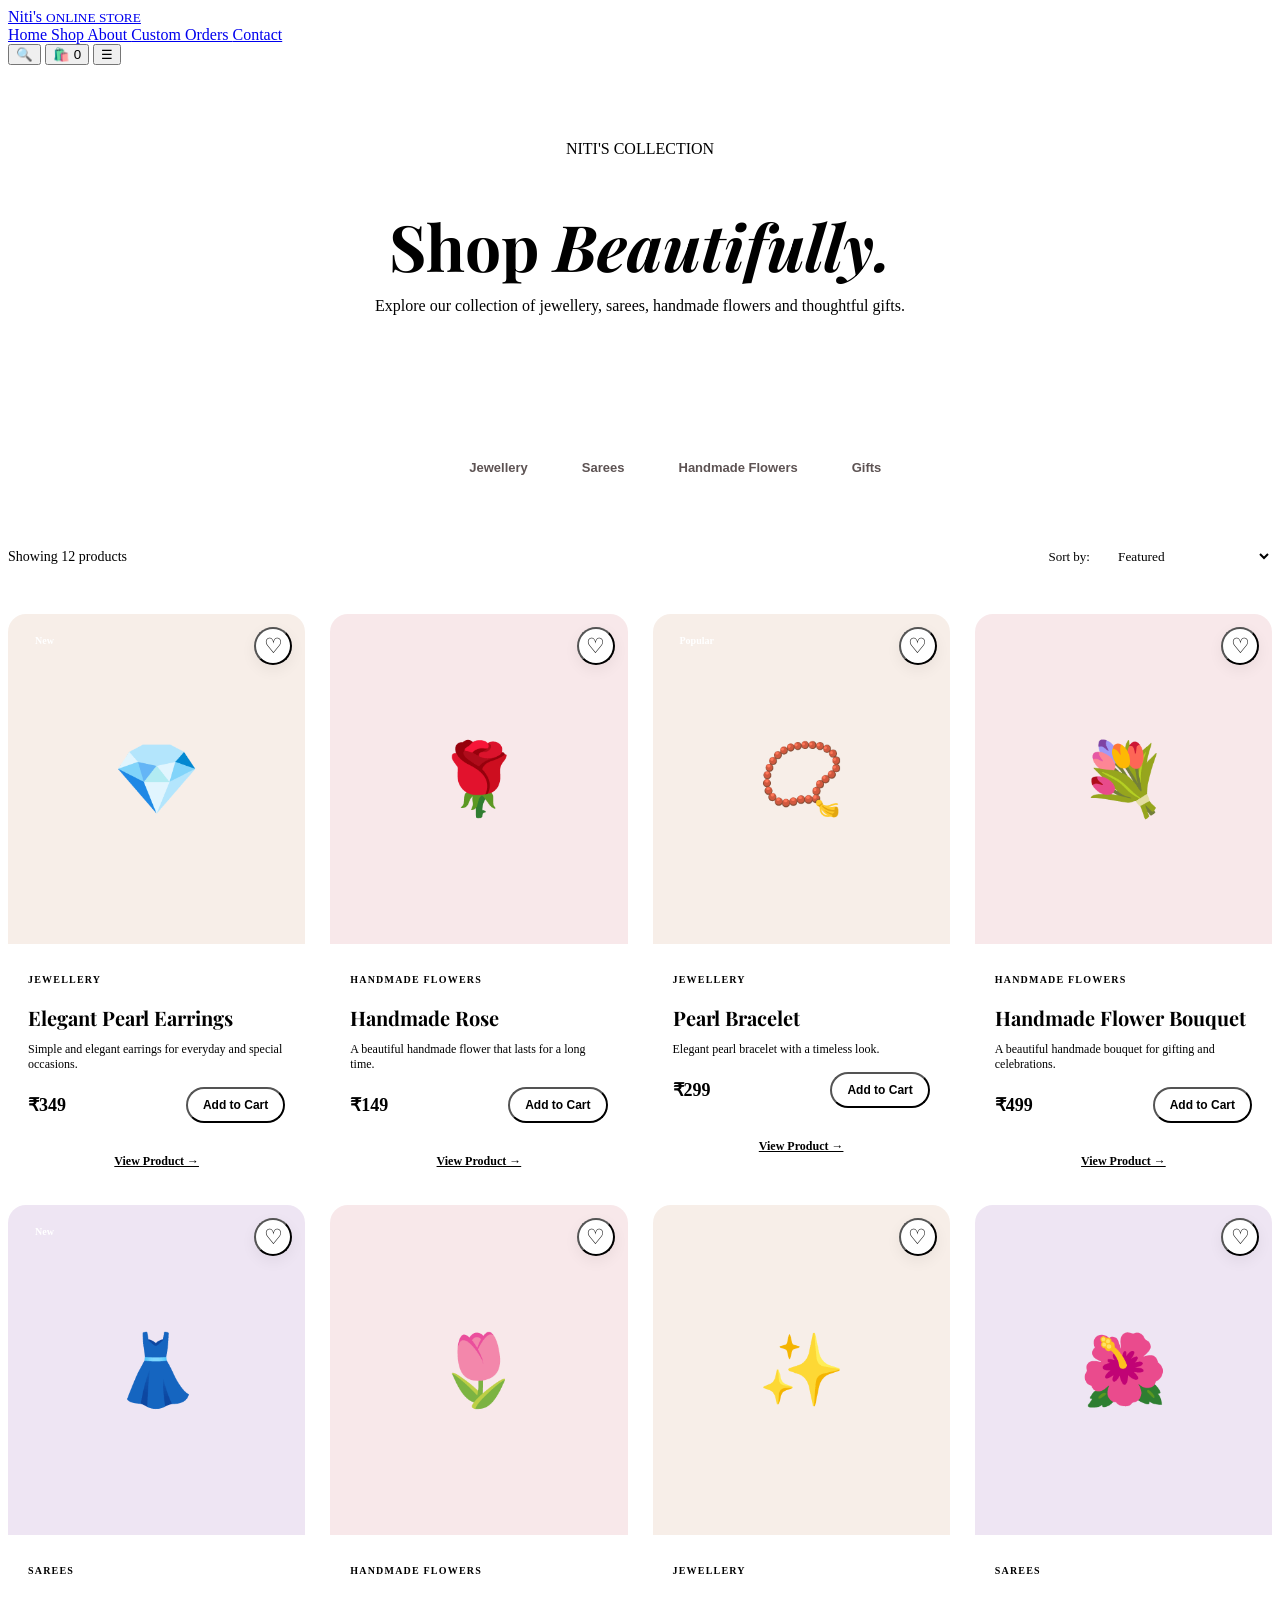
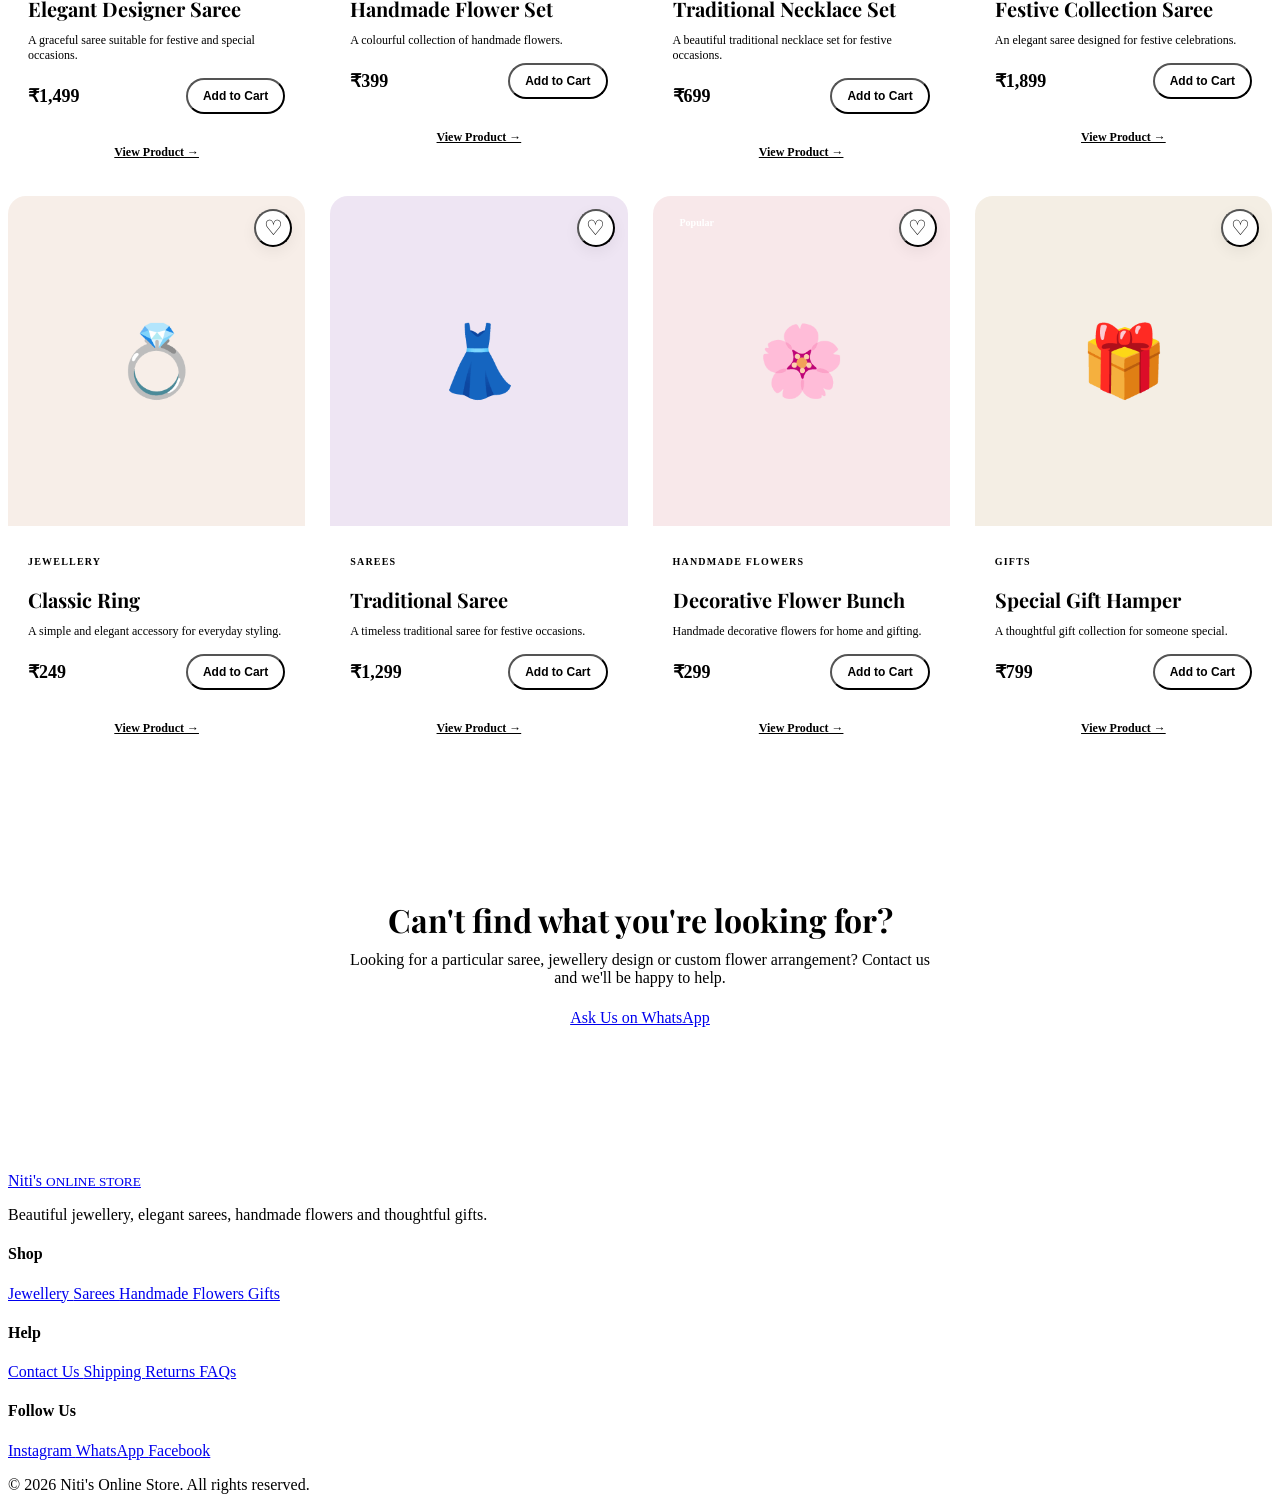
==== shop.html @ b0eab85a "Add files via upload" ====
<!DOCTYPE html>
<html lang="en">

<head>

    <meta charset="UTF-8">

    <meta name="viewport"
          content="width=device-width, initial-scale=1.0">

    <title>Shop | Niti's Online Store</title>

    <meta name="description"
          content="Shop beautiful jewellery, sarees, handmade flowers and gifts at Niti's Online Store.">

    <link rel="stylesheet"
          href="style.css">

    <link rel="preconnect"
          href="https://fonts.googleapis.com">

    <link rel="preconnect"
          href="https://fonts.gstatic.com"
          crossorigin>

    <link href="https://fonts.googleapis.com/css2?family=DM+Sans:wght@400;500;600;700&family=Playfair+Display:wght@500;600;700&display=swap"
          rel="stylesheet">

    <style>

        /* =========================================
           SHOP PAGE
        ========================================= */

        .shop-hero {
            padding: 75px 0 65px;
            background:
                radial-gradient(
                    circle at 80% 20%,
                    #f7e3df 0,
                    transparent 30%
                ),
                var(--cream);
            text-align: center;
        }

        .shop-hero h1 {
            font-family: "Playfair Display", serif;
            font-size: clamp(45px, 5vw, 65px);
            line-height: 1.1;
            margin-bottom: 15px;
        }

        .shop-hero h1 span {
            color: var(--primary);
            font-style: italic;
        }

        .shop-hero p {
            max-width: 600px;
            margin: auto;
            color: var(--text-light);
        }


        /* =========================================
           SHOP SECTION
        ========================================= */

        .shop-section {
            padding: 70px 0 100px;
            background: white;
        }


        /* =========================================
           SHOP TOP BAR
        ========================================= */

        .shop-topbar {
            display: flex;
            justify-content: space-between;
            align-items: center;
            gap: 20px;
            margin-bottom: 35px;
        }

        .product-count {
            color: var(--text-light);
            font-size: 14px;
        }

        .sort-box {
            display: flex;
            align-items: center;
            gap: 10px;
        }

        .sort-box label {
            font-size: 13px;
            color: var(--text-light);
        }

        .sort-box select {
            padding: 10px 35px 10px 14px;
            border: 1px solid var(--border);
            border-radius: 25px;
            background: white;
            color: var(--dark);
            font-family: inherit;
            cursor: pointer;
            outline: none;
        }


        /* =========================================
           CATEGORY FILTERS
        ========================================= */

        .category-filters {
            display: flex;
            justify-content: center;
            gap: 10px;
            flex-wrap: wrap;
            margin-bottom: 50px;
        }

        .filter-btn {
            padding: 10px 22px;
            border-radius: 30px;
            background: var(--cream);
            border: 1px solid var(--border);
            color: #5d5353;
            font-size: 13px;
            font-weight: 600;
            transition: 0.25s ease;
        }

        .filter-btn:hover,
        .filter-btn.active {
            background: var(--primary);
            color: white;
            border-color: var(--primary);
        }


        /* =========================================
           SHOP PRODUCT GRID
        ========================================= */

        .shop-product-grid {
            display: grid;
            grid-template-columns: repeat(4, 1fr);
            gap: 25px;
        }

        .shop-product-card {
            background: white;
            border: 1px solid var(--border);
            border-radius: 18px;
            overflow: hidden;
            transition: 0.3s ease;
        }

        .shop-product-card:hover {
            transform: translateY(-6px);
            box-shadow:
                0 20px 45px
                rgba(80, 40, 40, 0.09);
        }


        /* =========================================
           PRODUCT IMAGE
        ========================================= */

        .shop-product-image {
            height: 330px;
            background: #f5e8e4;
            position: relative;

            display: flex;
            align-items: center;
            justify-content: center;

            font-size: 70px;
        }

        .shop-product-image.saree {
            background: #eee5f3;
        }

        .shop-product-image.jewellery {
            background: #f7eee8;
        }

        .shop-product-image.flowers {
            background: #f8e8ea;
        }

        .shop-product-image.gift {
            background: #f4eee4;
        }

        .shop-product-badge {
            position: absolute;
            top: 15px;
            left: 15px;

            background: var(--primary);
            color: white;

            padding: 6px 12px;

            border-radius: 20px;

            font-size: 10px;
            font-weight: 600;
        }

        .shop-wishlist {
            position: absolute;
            top: 13px;
            right: 13px;

            width: 38px;
            height: 38px;

            border-radius: 50%;

            background: white;

            color: var(--primary);

            font-size: 21px;

            box-shadow:
                0 5px 15px
                rgba(0, 0, 0, 0.06);
        }


        /* =========================================
           PRODUCT INFORMATION
        ========================================= */

        .shop-product-info {
            padding: 20px;
        }

        .shop-product-category {
            color: var(--primary);

            font-size: 10px;

            font-weight: 700;

            letter-spacing: 1.2px;

            text-transform: uppercase;

            margin-bottom: 6px;
        }

        .shop-product-info h3 {
            font-family: "Playfair Display", serif;

            font-size: 20px;

            line-height: 1.25;

            margin-bottom: 8px;
        }

        .shop-product-description {
            color: var(--text-light);

            font-size: 12px;

            margin-bottom: 15px;
        }

        .shop-product-bottom {
            display: flex;

            align-items: center;

            justify-content: space-between;

            gap: 10px;
        }

        .shop-product-price {
            font-size: 18px;

            font-weight: 700;
        }

        .shop-add-cart {
            padding: 9px 15px;

            border-radius: 25px;

            background: var(--soft-pink);

            color: var(--primary-dark);

            font-size: 12px;

            font-weight: 700;

            transition: 0.2s;
        }

        .shop-add-cart:hover {
            background: var(--primary);

            color: white;
        }


        /* =========================================
           VIEW PRODUCT BUTTON
        ========================================= */

        .view-product {
            display: block;

            text-align: center;

            border-top: 1px solid var(--border);

            padding: 11px;

            color: var(--primary);

            font-size: 12px;

            font-weight: 600;

            transition: 0.2s;
        }

        .view-product:hover {
            background: var(--light-pink);
        }


        /* =========================================
           WHATSAPP CTA
        ========================================= */

        .shop-whatsapp {
            margin-top: 80px;

            padding: 45px;

            border-radius: 25px;

            background: var(--light-pink);

            text-align: center;
        }

        .shop-whatsapp h2 {
            font-family: "Playfair Display", serif;

            font-size: 32px;

            margin-bottom: 10px;
        }

        .shop-whatsapp p {
            color: var(--text-light);

            max-width: 600px;

            margin: 0 auto 22px;
        }


        /* =========================================
           TABLET
        ========================================= */

        @media (max-width: 1000px) {

            .shop-product-grid {
                grid-template-columns: repeat(2, 1fr);
            }

        }


        /* =========================================
           MOBILE
        ========================================= */

        @media (max-width: 760px) {

            .shop-hero {
                padding: 55px 0;
            }

            .shop-section {
                padding: 55px 0 75px;
            }

            .shop-topbar {
                flex-direction: column;
                align-items: stretch;
            }

            .sort-box {
                justify-content: space-between;
            }

            .sort-box select {
                flex: 1;
            }

            .shop-product-grid {
                grid-template-columns: 1fr 1fr;
                gap: 14px;
            }

            .shop-product-image {
                height: 240px;
                font-size: 55px;
            }

            .shop-product-info {
                padding: 14px;
            }

            .shop-product-info h3 {
                font-size: 17px;
            }

            .shop-product-description {
                display: none;
            }

            .shop-product-bottom {
                align-items: flex-start;
                flex-direction: column;
            }

            .shop-add-cart {
                width: 100%;
            }

            .shop-whatsapp {
                padding: 35px 20px;
            }

        }


        /* =========================================
           SMALL MOBILE
        ========================================= */

        @media (max-width: 450px) {

            .shop-product-grid {
                grid-template-columns: 1fr;
            }

            .shop-product-image {
                height: 300px;
            }

            .shop-product-bottom {
                flex-direction: row;
                align-items: center;
            }

            .shop-add-cart {
                width: auto;
            }

        }

    </style>

</head>


<body>


    <!-- =========================================
         HEADER
    ========================================= -->

    <header class="header">

        <div class="container nav">

            <a href="index.html" class="logo">

                <span>
                    Niti's
                </span>

                <small>
                    ONLINE STORE
                </small>

            </a>


            <nav class="nav-links">

                <a href="index.html">
                    Home
                </a>

                <a href="shop.html">
                    Shop
                </a>

                <a href="index.html#about">
                    About
                </a>

                <a href="index.html#custom">
                    Custom Orders
                </a>

                <a href="index.html#contact">
                    Contact
                </a>

            </nav>


            <div class="nav-actions">

                <button
                    class="icon-btn"
                    aria-label="Search">

                    🔍

                </button>


                <button
                    class="icon-btn"
                    aria-label="Shopping Cart">

                    🛍️

                    <span class="cart-count">
                        0
                    </span>

                </button>


                <button
                    class="menu-btn"
                    aria-label="Menu">

                    ☰

                </button>

            </div>

        </div>

    </header>



    <!-- =========================================
         SHOP HERO
    ========================================= -->

    <section class="shop-hero">

        <div class="container">

            <p class="eyebrow">
                NITI'S COLLECTION
            </p>

            <h1>
                Shop <span>Beautifully.</span>
            </h1>

            <p>
                Explore our collection of jewellery,
                sarees, handmade flowers and thoughtful gifts.
            </p>

        </div>

    </section>



    <!-- =========================================
         SHOP
    ========================================= -->

    <main class="shop-section">

        <div class="container">


            <!-- CATEGORY FILTERS -->

            <div class="category-filters">

                <button class="filter-btn active">
                    All
                </button>

                <button class="filter-btn">
                    Jewellery
                </button>

                <button class="filter-btn">
                    Sarees
                </button>

                <button class="filter-btn">
                    Handmade Flowers
                </button>

                <button class="filter-btn">
                    Gifts
                </button>

            </div>


            <!-- TOP BAR -->

            <div class="shop-topbar">

                <p class="product-count">
                    Showing 12 products
                </p>


                <div class="sort-box">

                    <label for="sort">
                        Sort by:
                    </label>

                    <select id="sort">

                        <option>
                            Featured
                        </option>

                        <option>
                            Price: Low to High
                        </option>

                        <option>
                            Price: High to Low
                        </option>

                        <option>
                            Newest
                        </option>

                    </select>

                </div>

            </div>



            <!-- =========================================
                 PRODUCTS
            ========================================= -->

            <div class="shop-product-grid">


                <!-- PRODUCT 1 -->

                <article class="shop-product-card">

                    <div class="shop-product-image jewellery">

                        <span>
                            💎
                        </span>

                        <span class="shop-product-badge">
                            New
                        </span>

                        <button class="shop-wishlist">
                            ♡
                        </button>

                    </div>

                    <div class="shop-product-info">

                        <p class="shop-product-category">
                            Jewellery
                        </p>

                        <h3>
                            Elegant Pearl Earrings
                        </h3>

                        <p class="shop-product-description">
                            Simple and elegant earrings
                            for everyday and special occasions.
                        </p>

                        <div class="shop-product-bottom">

                            <strong class="shop-product-price">
                                ₹349
                            </strong>

                            <button class="shop-add-cart">
                                Add to Cart
                            </button>

                        </div>

                    </div>

                    <a href="#" class="view-product">
                        View Product →
                    </a>

                </article>



                <!-- PRODUCT 2 -->

                <article class="shop-product-card">

                    <div class="shop-product-image flowers">

                        <span>
                            🌹
                        </span>

                        <button class="shop-wishlist">
                            ♡
                        </button>

                    </div>

                    <div class="shop-product-info">

                        <p class="shop-product-category">
                            Handmade Flowers
                        </p>

                        <h3>
                            Handmade Rose
                        </h3>

                        <p class="shop-product-description">
                            A beautiful handmade flower
                            that lasts for a long time.
                        </p>

                        <div class="shop-product-bottom">

                            <strong class="shop-product-price">
                                ₹149
                            </strong>

                            <button class="shop-add-cart">
                                Add to Cart
                            </button>

                        </div>

                    </div>

                    <a href="#" class="view-product">
                        View Product →
                    </a>

                </article>



                <!-- PRODUCT 3 -->

                <article class="shop-product-card">

                    <div class="shop-product-image jewellery">

                        <span>
                            📿
                        </span>

                        <span class="shop-product-badge">
                            Popular
                        </span>

                        <button class="shop-wishlist">
                            ♡
                        </button>

                    </div>

                    <div class="shop-product-info">

                        <p class="shop-product-category">
                            Jewellery
                        </p>

                        <h3>
                            Pearl Bracelet
                        </h3>

                        <p class="shop-product-description">
                            Elegant pearl bracelet
                            with a timeless look.
                        </p>

                        <div class="shop-product-bottom">

                            <strong class="shop-product-price">
                                ₹299
                            </strong>

                            <button class="shop-add-cart">
                                Add to Cart
                            </button>

                        </div>

                    </div>

                    <a href="#" class="view-product">
                        View Product →
                    </a>

                </article>



                <!-- PRODUCT 4 -->

                <article class="shop-product-card">

                    <div class="shop-product-image flowers">

                        <span>
                            💐
                        </span>

                        <button class="shop-wishlist">
                            ♡
                        </button>

                    </div>

                    <div class="shop-product-info">

                        <p class="shop-product-category">
                            Handmade Flowers
                        </p>

                        <h3>
                            Handmade Flower Bouquet
                        </h3>

                        <p class="shop-product-description">
                            A beautiful handmade bouquet
                            for gifting and celebrations.
                        </p>

                        <div class="shop-product-bottom">

                            <strong class="shop-product-price">
                                ₹499
                            </strong>

                            <button class="shop-add-cart">
                                Add to Cart
                            </button>

                        </div>

                    </div>

                    <a href="#" class="view-product">
                        View Product →
                    </a>

                </article>



                <!-- PRODUCT 5 -->

                <article class="shop-product-card">

                    <div class="shop-product-image saree">

                        <span>
                            👗
                        </span>

                        <span class="shop-product-badge">
                            New
                        </span>

                        <button class="shop-wishlist">
                            ♡
                        </button>

                    </div>

                    <div class="shop-product-info">

                        <p class="shop-product-category">
                            Sarees
                        </p>

                        <h3>
                            Elegant Designer Saree
                        </h3>

                        <p class="shop-product-description">
                            A graceful saree suitable for
                            festive and special occasions.
                        </p>

                        <div class="shop-product-bottom">

                            <strong class="shop-product-price">
                                ₹1,499
                            </strong>

                            <button class="shop-add-cart">
                                Add to Cart
                            </button>

                        </div>

                    </div>

                    <a href="#" class="view-product">
                        View Product →
                    </a>

                </article>



                <!-- PRODUCT 6 -->

                <article class="shop-product-card">

                    <div class="shop-product-image flowers">

                        <span>
                            🌷
                        </span>

                        <button class="shop-wishlist">
                            ♡
                        </button>

                    </div>

                    <div class="shop-product-info">

                        <p class="shop-product-category">
                            Handmade Flowers
                        </p>

                        <h3>
                            Handmade Flower Set
                        </h3>

                        <p class="shop-product-description">
                            A colourful collection of
                            handmade flowers.
                        </p>

                        <div class="shop-product-bottom">

                            <strong class="shop-product-price">
                                ₹399
                            </strong>

                            <button class="shop-add-cart">
                                Add to Cart
                            </button>

                        </div>

                    </div>

                    <a href="#" class="view-product">
                        View Product →
                    </a>

                </article>



                <!-- PRODUCT 7 -->

                <article class="shop-product-card">

                    <div class="shop-product-image jewellery">

                        <span>
                            ✨
                        </span>

                        <button class="shop-wishlist">
                            ♡
                        </button>

                    </div>

                    <div class="shop-product-info">

                        <p class="shop-product-category">
                            Jewellery
                        </p>

                        <h3>
                            Traditional Necklace Set
                        </h3>

                        <p class="shop-product-description">
                            A beautiful traditional necklace
                            set for festive occasions.
                        </p>

                        <div class="shop-product-bottom">

                            <strong class="shop-product-price">
                                ₹699
                            </strong>

                            <button class="shop-add-cart">
                                Add to Cart
                            </button>

                        </div>

                    </div>

                    <a href="#" class="view-product">
                        View Product →
                    </a>

                </article>



                <!-- PRODUCT 8 -->

                <article class="shop-product-card">

                    <div class="shop-product-image saree">

                        <span>
                            🌺
                        </span>

                        <button class="shop-wishlist">
                            ♡
                        </button>

                    </div>

                    <div class="shop-product-info">

                        <p class="shop-product-category">
                            Sarees
                        </p>

                        <h3>
                            Festive Collection Saree
                        </h3>

                        <p class="shop-product-description">
                            An elegant saree designed for
                            festive celebrations.
                        </p>

                        <div class="shop-product-bottom">

                            <strong class="shop-product-price">
                                ₹1,899
                            </strong>

                            <button class="shop-add-cart">
                                Add to Cart
                            </button>

                        </div>

                    </div>

                    <a href="#" class="view-product">
                        View Product →
                    </a>

                </article>



                <!-- PRODUCT 9 -->

                <article class="shop-product-card">

                    <div class="shop-product-image jewellery">

                        <span>
                            💍
                        </span>

                        <button class="shop-wishlist">
                            ♡
                        </button>

                    </div>

                    <div class="shop-product-info">

                        <p class="shop-product-category">
                            Jewellery
                        </p>

                        <h3>
                            Classic Ring
                        </h3>

                        <p class="shop-product-description">
                            A simple and elegant accessory
                            for everyday styling.
                        </p>

                        <div class="shop-product-bottom">

                            <strong class="shop-product-price">
                                ₹249
                            </strong>

                            <button class="shop-add-cart">
                                Add to Cart
                            </button>

                        </div>

                    </div>

                    <a href="#" class="view-product">
                        View Product →
                    </a>

                </article>



                <!-- PRODUCT 10 -->

                <article class="shop-product-card">

                    <div class="shop-product-image saree">

                        <span>
                            👗
                        </span>

                        <button class="shop-wishlist">
                            ♡
                        </button>

                    </div>

                    <div class="shop-product-info">

                        <p class="shop-product-category">
                            Sarees
                        </p>

                        <h3>
                            Traditional Saree
                        </h3>

                        <p class="shop-product-description">
                            A timeless traditional saree
                            for festive occasions.
                        </p>

                        <div class="shop-product-bottom">

                            <strong class="shop-product-price">
                                ₹1,299
                            </strong>

                            <button class="shop-add-cart">
                                Add to Cart
                            </button>

                        </div>

                    </div>

                    <a href="#" class="view-product">
                        View Product →
                    </a>

                </article>



                <!-- PRODUCT 11 -->

                <article class="shop-product-card">

                    <div class="shop-product-image flowers">

                        <span>
                            🌸
                        </span>

                        <span class="shop-product-badge">
                            Popular
                        </span>

                        <button class="shop-wishlist">
                            ♡
                        </button>

                    </div>

                    <div class="shop-product-info">

                        <p class="shop-product-category">
                            Handmade Flowers
                        </p>

                        <h3>
                            Decorative Flower Bunch
                        </h3>

                        <p class="shop-product-description">
                            Handmade decorative flowers
                            for home and gifting.
                        </p>

                        <div class="shop-product-bottom">

                            <strong class="shop-product-price">
                                ₹299
                            </strong>

                            <button class="shop-add-cart">
                                Add to Cart
                            </button>

                        </div>

                    </div>

                    <a href="#" class="view-product">
                        View Product →
                    </a>

                </article>



                <!-- PRODUCT 12 -->

                <article class="shop-product-card">

                    <div class="shop-product-image gift">

                        <span>
                            🎁
                        </span>

                        <button class="shop-wishlist">
                            ♡
                        </button>

                    </div>

                    <div class="shop-product-info">

                        <p class="shop-product-category">
                            Gifts
                        </p>

                        <h3>
                            Special Gift Hamper
                        </h3>

                        <p class="shop-product-description">
                            A thoughtful gift collection
                            for someone special.
                        </p>

                        <div class="shop-product-bottom">

                            <strong class="shop-product-price">
                                ₹799
                            </strong>

                            <button class="shop-add-cart">
                                Add to Cart
                            </button>

                        </div>

                    </div>

                    <a href="#" class="view-product">
                        View Product →
                    </a>

                </article>

            </div>



            <!-- =========================================
                 WHATSAPP CTA
            ========================================= -->

            <div class="shop-whatsapp">

                <h2>
                    Can't find what you're looking for?
                </h2>

                <p>
                    Looking for a particular saree, jewellery
                    design or custom flower arrangement?
                    Contact us and we'll be happy to help.
                </p>

                <a href="#" class="btn btn-primary">
                    Ask Us on WhatsApp
                </a>

            </div>

        </div>

    </main>



    <!-- =========================================
         FOOTER
    ========================================= -->

    <footer class="footer">

        <div class="container footer-grid">


            <div class="footer-brand">

                <a href="index.html" class="logo footer-logo">

                    <span>
                        Niti's
                    </span>

                    <small>
                        ONLINE STORE
                    </small>

                </a>

                <p>
                    Beautiful jewellery, elegant sarees,
                    handmade flowers and thoughtful gifts.
                </p>

            </div>


            <div class="footer-column">

                <h4>
                    Shop
                </h4>

                <a href="#">
                    Jewellery
                </a>

                <a href="#">
                    Sarees
                </a>

                <a href="#">
                    Handmade Flowers
                </a>

                <a href="#">
                    Gifts
                </a>

            </div>


            <div class="footer-column">

                <h4>
                    Help
                </h4>

                <a href="index.html#contact">
                    Contact Us
                </a>

                <a href="#">
                    Shipping
                </a>

                <a href="#">
                    Returns
                </a>

                <a href="#">
                    FAQs
                </a>

            </div>


            <div class="footer-column">

                <h4>
                    Follow Us
                </h4>

                <a href="#">
                    Instagram
                </a>

                <a href="#">
                    WhatsApp
                </a>

                <a href="#">
                    Facebook
                </a>

            </div>

        </div>


        <div class="footer-bottom">

            <div class="container">

                <p>
                    © 2026 Niti's Online Store.
                    All rights reserved.
                </p>

            </div>

        </div>

    </footer>


</body>

</html>
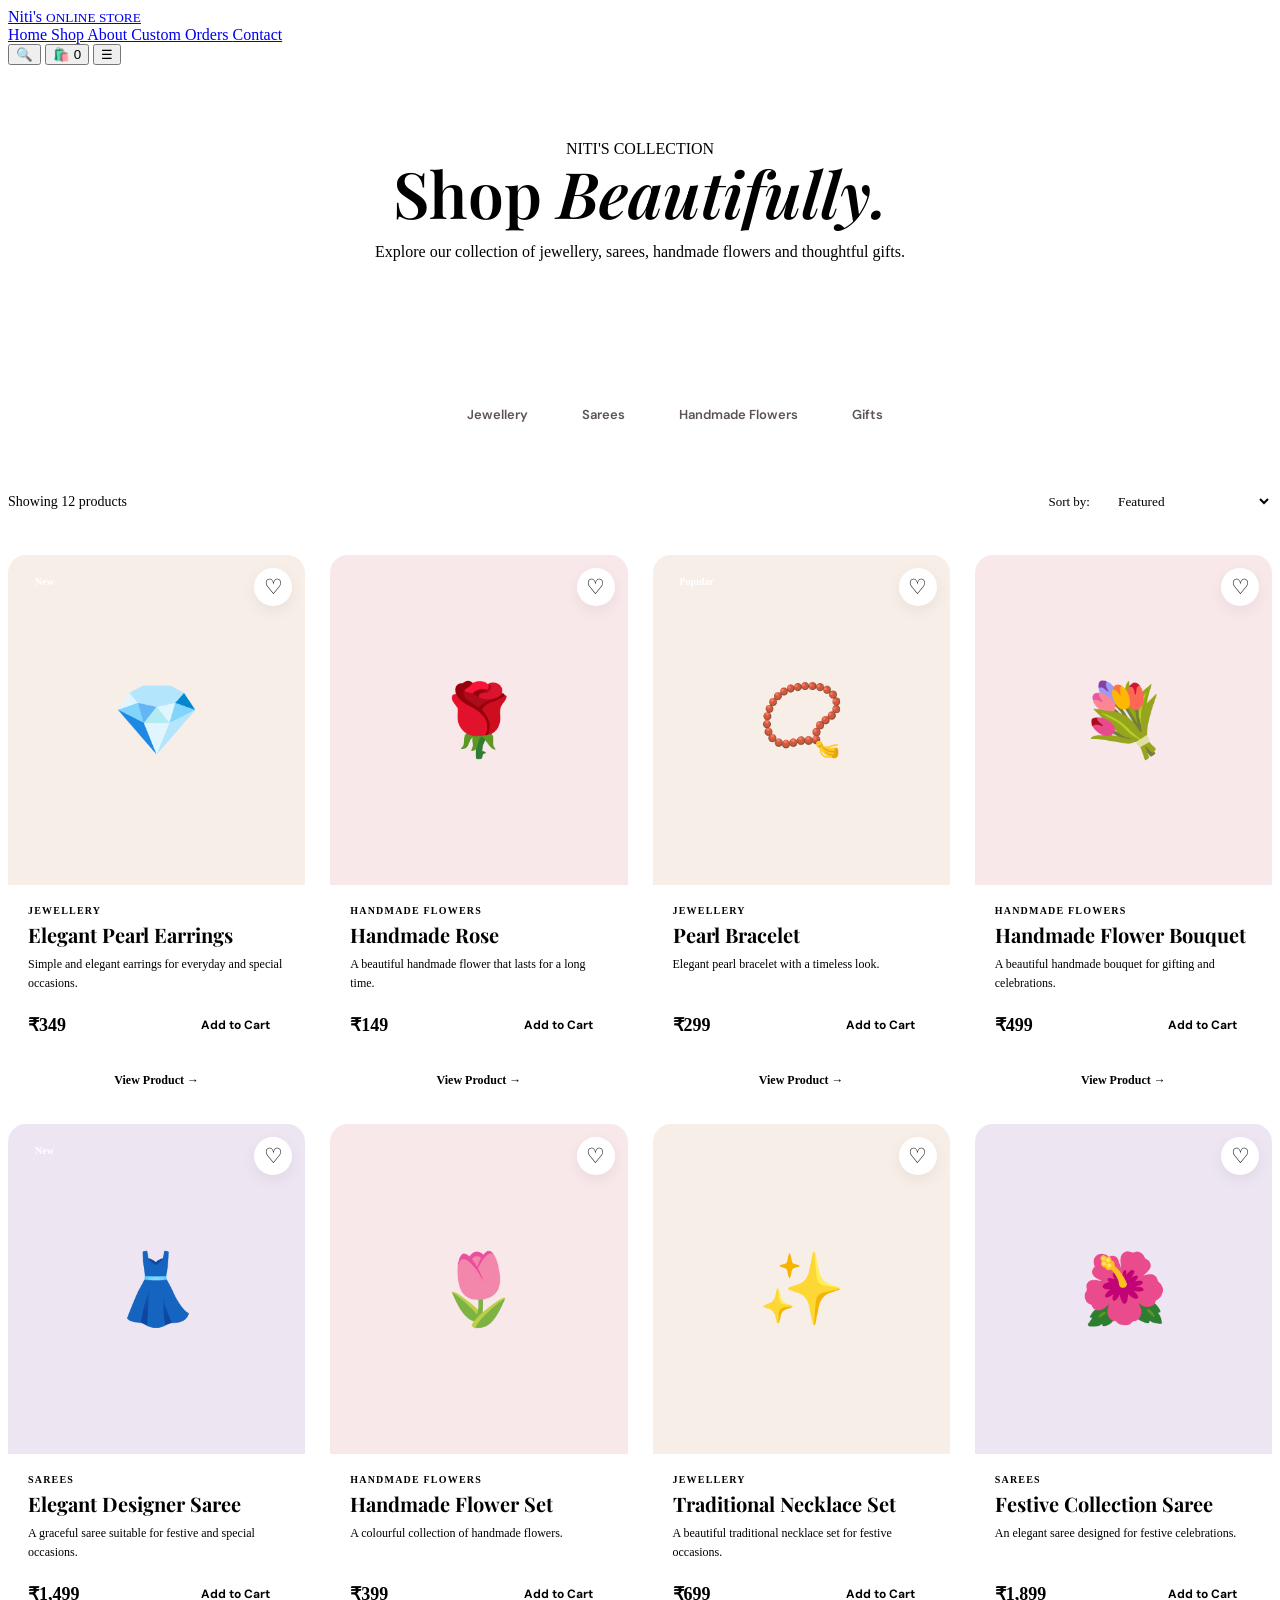
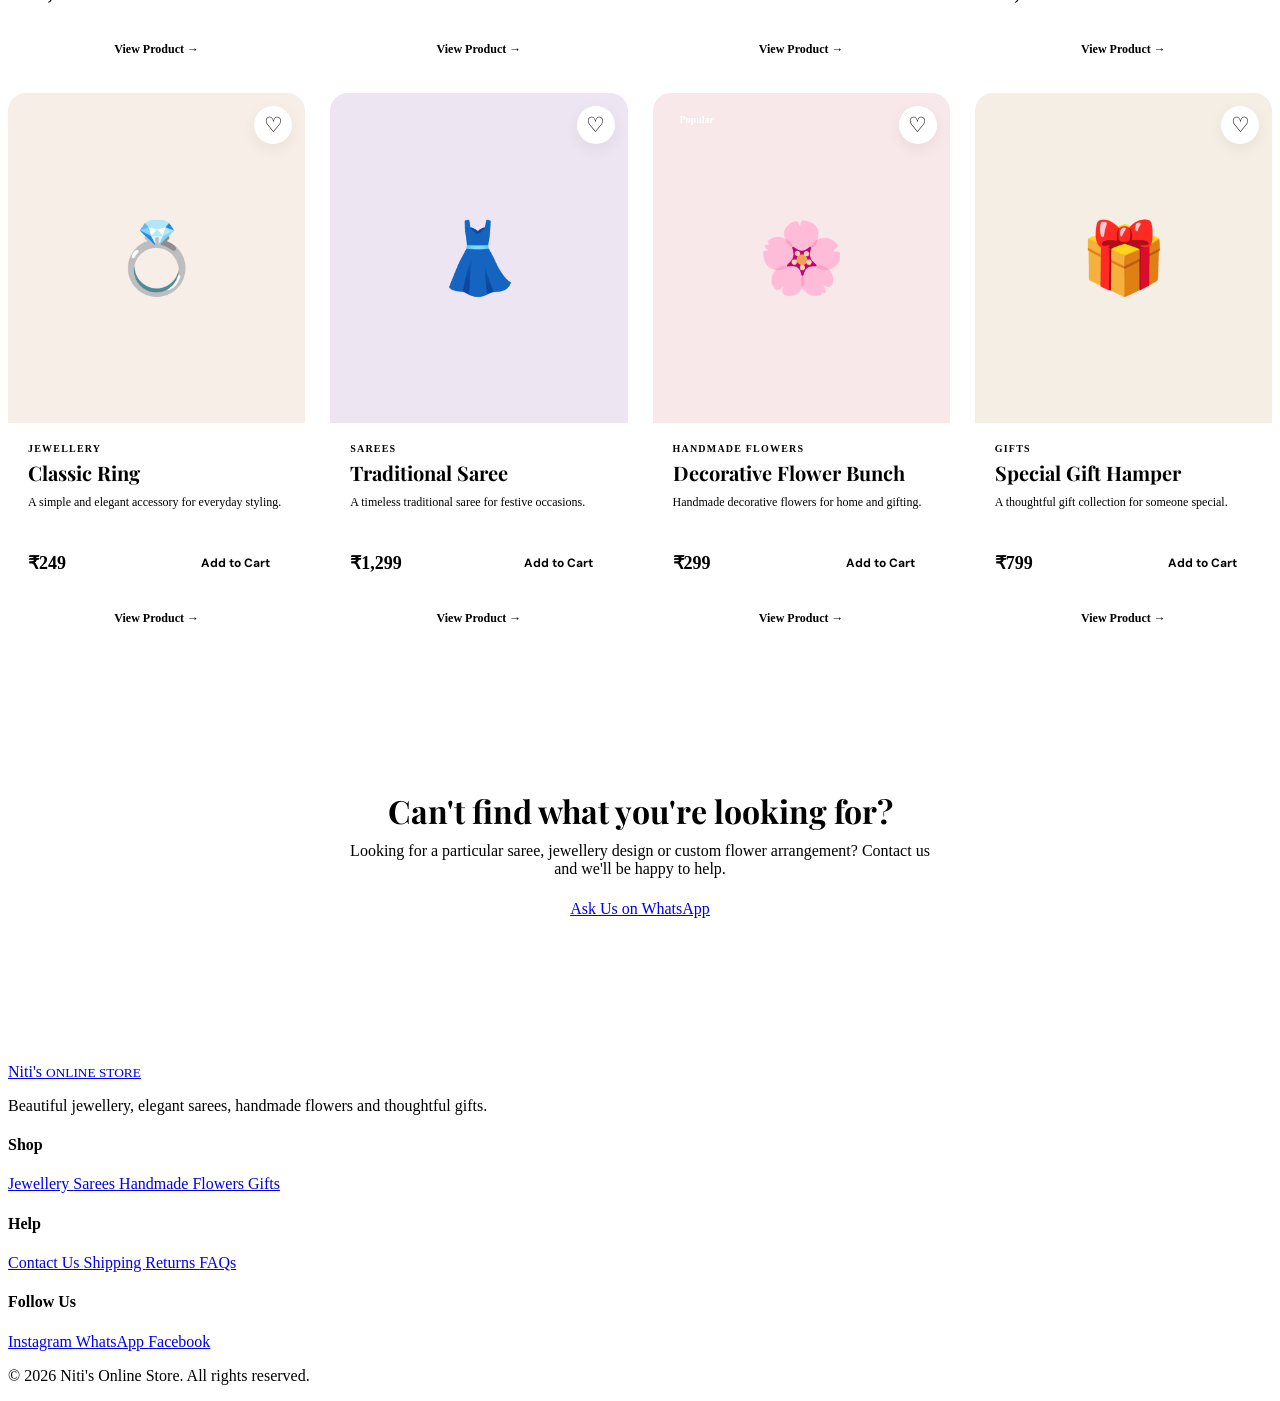
==== commit 85ae23fc: "Update shop.html" ====
--- a/shop.html
+++ b/shop.html
@@ -13,8 +13,8 @@
     <meta name="description"
           content="Shop beautiful jewellery, sarees, handmade flowers and gifts at Niti's Online Store.">
 
-    <link rel="stylesheet"
-          href="style.css">
+    <link rel="stylesheet" href="style.css">
+<link rel="stylesheet" href="shop.css">
 
     <link rel="preconnect"
           href="https://fonts.googleapis.com">
@@ -484,6 +484,8 @@
 
     </style>
 
+    <script src="shop.js"></script>
+
 </head>
 
 
@@ -1491,4 +1493,4 @@
 
 </body>
 
-</html>+</html>
--- a/shop.css
+++ b/shop.css
@@ -0,0 +1,709 @@
+/* =====================================================
+   NITI'S ONLINE STORE
+   SHOP PAGE CSS
+===================================================== */
+
+
+/* =====================================================
+   SHOP HERO
+===================================================== */
+
+.shop-hero {
+    padding: 80px 0 75px;
+    background:
+        radial-gradient(
+            circle at 80% 20%,
+            #f7e3df 0,
+            transparent 32%
+        ),
+        var(--cream);
+}
+
+.shop-hero-content {
+    text-align: center;
+}
+
+.shop-hero h1 {
+    font-family: "Playfair Display", serif;
+    font-size: clamp(48px, 6vw, 70px);
+    line-height: 1.1;
+    font-weight: 600;
+    margin: 0 0 18px;
+}
+
+.shop-hero h1 span {
+    color: var(--primary);
+    font-style: italic;
+}
+
+.shop-hero-content > p:not(.eyebrow) {
+    max-width: 650px;
+    margin: 0 auto;
+    color: var(--text-light);
+    font-size: 16px;
+    line-height: 1.7;
+}
+
+
+/* =====================================================
+   SHOP SECTION
+===================================================== */
+
+.shop-section {
+    padding: 70px 0 100px;
+    background: #ffffff;
+}
+
+
+/* =====================================================
+   CATEGORY FILTERS
+===================================================== */
+
+.category-filters {
+    display: flex;
+    align-items: center;
+    justify-content: center;
+    flex-wrap: wrap;
+    gap: 10px;
+    margin-bottom: 45px;
+}
+
+.filter-btn {
+    border: 1px solid var(--border);
+    background: var(--cream);
+    color: #5c5151;
+
+    padding: 11px 23px;
+
+    border-radius: 50px;
+
+    font-family: "DM Sans", sans-serif;
+    font-size: 13px;
+    font-weight: 600;
+
+    cursor: pointer;
+
+    transition: all 0.25s ease;
+}
+
+.filter-btn:hover {
+    border-color: var(--primary);
+    color: var(--primary);
+}
+
+.filter-btn.active {
+    background: var(--primary);
+    border-color: var(--primary);
+    color: #ffffff;
+}
+
+
+/* =====================================================
+   SHOP TOOLBAR
+===================================================== */
+
+.shop-toolbar {
+    display: flex;
+    align-items: center;
+    justify-content: space-between;
+
+    gap: 20px;
+
+    padding-bottom: 25px;
+    margin-bottom: 30px;
+
+    border-bottom: 1px solid var(--border);
+}
+
+.product-count {
+    margin: 0;
+
+    color: var(--text-light);
+    font-size: 14px;
+}
+
+.product-count strong {
+    color: var(--dark);
+}
+
+
+.sort-wrapper {
+    display: flex;
+    align-items: center;
+    gap: 10px;
+}
+
+.sort-wrapper label {
+    color: var(--text-light);
+    font-size: 13px;
+}
+
+.sort-wrapper select {
+    min-width: 175px;
+
+    padding: 11px 15px;
+
+    border: 1px solid var(--border);
+    border-radius: 30px;
+
+    background: #ffffff;
+
+    color: var(--dark);
+
+    font-family: "DM Sans", sans-serif;
+    font-size: 13px;
+
+    outline: none;
+
+    cursor: pointer;
+}
+
+.sort-wrapper select:focus {
+    border-color: var(--primary);
+}
+
+
+/* =====================================================
+   PRODUCT GRID
+===================================================== */
+
+.shop-product-grid {
+    display: grid;
+
+    grid-template-columns:
+        repeat(4, minmax(0, 1fr));
+
+    gap: 24px;
+}
+
+
+/* =====================================================
+   PRODUCT CARD
+===================================================== */
+
+.shop-product-card {
+    background: #ffffff;
+
+    border: 1px solid var(--border);
+
+    border-radius: 18px;
+
+    overflow: hidden;
+
+    transition:
+        transform 0.3s ease,
+        box-shadow 0.3s ease;
+}
+
+.shop-product-card:hover {
+    transform: translateY(-6px);
+
+    box-shadow:
+        0 18px 45px
+        rgba(80, 40, 40, 0.09);
+}
+
+
+/* =====================================================
+   PRODUCT IMAGE
+===================================================== */
+
+.shop-product-image {
+    height: 310px;
+
+    position: relative;
+
+    display: flex;
+    align-items: center;
+    justify-content: center;
+
+    overflow: hidden;
+}
+
+.shop-product-image.jewellery {
+    background:
+        linear-gradient(
+            145deg,
+            #f7eee8,
+            #f1ddd5
+        );
+}
+
+.shop-product-image.flowers {
+    background:
+        linear-gradient(
+            145deg,
+            #f8e8ea,
+            #f3d7dc
+        );
+}
+
+.shop-product-image.saree {
+    background:
+        linear-gradient(
+            145deg,
+            #eee5f3,
+            #e4d6eb
+        );
+}
+
+.shop-product-image.gift {
+    background:
+        linear-gradient(
+            145deg,
+            #f4eee4,
+            #eadfcd
+        );
+}
+
+
+/* =====================================================
+   PRODUCT PLACEHOLDER
+===================================================== */
+
+.product-placeholder {
+    font-size: 72px;
+
+    user-select: none;
+
+    transition:
+        transform 0.3s ease;
+}
+
+.shop-product-card:hover
+.product-placeholder {
+    transform: scale(1.08);
+}
+
+
+/* =====================================================
+   PRODUCT BADGE
+===================================================== */
+
+.product-badge {
+    position: absolute;
+
+    top: 15px;
+    left: 15px;
+
+    padding: 6px 12px;
+
+    border-radius: 30px;
+
+    background: var(--primary);
+
+    color: #ffffff;
+
+    font-size: 10px;
+
+    font-weight: 700;
+
+    letter-spacing: 0.3px;
+}
+
+
+/* =====================================================
+   WISHLIST
+===================================================== */
+
+.shop-wishlist {
+    position: absolute;
+
+    top: 13px;
+    right: 13px;
+
+    width: 39px;
+    height: 39px;
+
+    display: flex;
+    align-items: center;
+    justify-content: center;
+
+    border: none;
+    border-radius: 50%;
+
+    background: #ffffff;
+
+    color: var(--primary);
+
+    font-size: 21px;
+
+    cursor: pointer;
+
+    box-shadow:
+        0 5px 18px
+        rgba(0, 0, 0, 0.07);
+
+    transition:
+        background 0.2s ease,
+        color 0.2s ease,
+        transform 0.2s ease;
+}
+
+.shop-wishlist:hover {
+    background: var(--primary);
+    color: #ffffff;
+    transform: scale(1.05);
+}
+
+
+/* =====================================================
+   PRODUCT INFORMATION
+===================================================== */
+
+.shop-product-info {
+    padding: 19px 19px 17px;
+}
+
+.shop-product-category {
+    margin: 0 0 6px;
+
+    color: var(--primary);
+
+    font-size: 10px;
+
+    font-weight: 700;
+
+    letter-spacing: 1.2px;
+
+    text-transform: uppercase;
+}
+
+.shop-product-info h3 {
+    font-family: "Playfair Display", serif;
+
+    font-size: 19px;
+
+    line-height: 1.3;
+
+    color: var(--dark);
+
+    margin: 0 0 8px;
+}
+
+.shop-product-description {
+    min-height: 38px;
+
+    margin: 0 0 17px;
+
+    color: var(--text-light);
+
+    font-size: 12px;
+
+    line-height: 1.55;
+}
+
+
+/* =====================================================
+   PRICE + CART
+===================================================== */
+
+.shop-product-bottom {
+    display: flex;
+
+    align-items: center;
+    justify-content: space-between;
+
+    gap: 10px;
+}
+
+.shop-product-bottom strong {
+    color: var(--dark);
+
+    font-size: 18px;
+
+    white-space: nowrap;
+}
+
+.shop-add-cart {
+    padding: 9px 14px;
+
+    border: none;
+    border-radius: 30px;
+
+    background: var(--soft-pink);
+
+    color: var(--primary-dark);
+
+    font-family: "DM Sans", sans-serif;
+
+    font-size: 11px;
+
+    font-weight: 700;
+
+    white-space: nowrap;
+
+    cursor: pointer;
+
+    transition:
+        background 0.2s ease,
+        color 0.2s ease;
+}
+
+.shop-add-cart:hover {
+    background: var(--primary);
+    color: #ffffff;
+}
+
+
+/* =====================================================
+   VIEW PRODUCT
+===================================================== */
+
+.view-product {
+    display: block;
+
+    padding: 12px 15px;
+
+    border-top: 1px solid var(--border);
+
+    text-align: center;
+
+    color: var(--primary);
+
+    font-size: 12px;
+
+    font-weight: 600;
+
+    text-decoration: none;
+
+    transition:
+        background 0.2s ease,
+        color 0.2s ease;
+}
+
+.view-product:hover {
+    background: var(--light-pink);
+    color: var(--primary-dark);
+}
+
+
+/* =====================================================
+   CONTACT / WHATSAPP BOX
+===================================================== */
+
+.shop-contact-box {
+    margin-top: 85px;
+
+    padding: 45px 50px;
+
+    border-radius: 24px;
+
+    background: var(--light-pink);
+
+    display: flex;
+    align-items: center;
+    justify-content: space-between;
+
+    gap: 40px;
+}
+
+.shop-contact-box h2 {
+    font-family: "Playfair Display", serif;
+
+    font-size: 34px;
+
+    line-height: 1.2;
+
+    margin: 0 0 10px;
+}
+
+.shop-contact-box p:not(.eyebrow) {
+    max-width: 620px;
+
+    margin: 0;
+
+    color: var(--text-light);
+
+    font-size: 14px;
+
+    line-height: 1.7;
+}
+
+
+/* =====================================================
+   ACTIVE NAVIGATION
+===================================================== */
+
+.nav-links a.active {
+    color: var(--primary);
+}
+
+
+/* =====================================================
+   TABLET
+===================================================== */
+
+@media (max-width: 1050px) {
+
+    .shop-product-grid {
+        grid-template-columns:
+            repeat(3, minmax(0, 1fr));
+    }
+
+}
+
+
+/* =====================================================
+   SMALL TABLET
+===================================================== */
+
+@media (max-width: 850px) {
+
+    .shop-product-grid {
+        grid-template-columns:
+            repeat(2, minmax(0, 1fr));
+
+        gap: 18px;
+    }
+
+    .shop-product-image {
+        height: 290px;
+    }
+
+    .shop-contact-box {
+        padding: 38px;
+    }
+
+}
+
+
+/* =====================================================
+   MOBILE
+===================================================== */
+
+@media (max-width: 760px) {
+
+    .shop-hero {
+        padding: 60px 0;
+    }
+
+    .shop-hero h1 {
+        font-size: 48px;
+    }
+
+    .shop-section {
+        padding: 55px 0 75px;
+    }
+
+    .category-filters {
+        justify-content: flex-start;
+
+        flex-wrap: nowrap;
+
+        overflow-x: auto;
+
+        padding-bottom: 8px;
+
+        scrollbar-width: none;
+    }
+
+    .category-filters::-webkit-scrollbar {
+        display: none;
+    }
+
+    .filter-btn {
+        flex-shrink: 0;
+    }
+
+    .shop-toolbar {
+        align-items: flex-start;
+
+        flex-direction: column;
+    }
+
+    .sort-wrapper {
+        width: 100%;
+
+        justify-content: space-between;
+    }
+
+    .sort-wrapper select {
+        flex: 1;
+    }
+
+    .shop-product-grid {
+        grid-template-columns:
+            repeat(2, minmax(0, 1fr));
+
+        gap: 14px;
+    }
+
+    .shop-product-image {
+        height: 235px;
+    }
+
+    .product-placeholder {
+        font-size: 55px;
+    }
+
+    .shop-product-info {
+        padding: 14px;
+    }
+
+    .shop-product-info h3 {
+        font-size: 17px;
+    }
+
+    .shop-product-description {
+        display: none;
+    }
+
+    .shop-product-bottom {
+        align-items: flex-start;
+
+        flex-direction: column;
+    }
+
+    .shop-add-cart {
+        width: 100%;
+    }
+
+    .shop-contact-box {
+        flex-direction: column;
+
+        text-align: center;
+
+        padding: 35px 22px;
+    }
+
+    .shop-contact-box h2 {
+        font-size: 30px;
+    }
+
+}
+
+
+/* =====================================================
+   SMALL MOBILE
+===================================================== */
+
+@media (max-width: 470px) {
+
+    .shop-hero h1 {
+        font-size: 42px;
+    }
+
+    .shop-product-grid {
+        grid-template-columns: 1fr;
+    }
+
+    .shop-product-image {
+        height: 300px;
+    }
+
+    .product-placeholder {
+        font-size: 65px;
+    }
+
+    .shop-product-bottom {
+        flex-direction: row;
+
+        align-items: center;
+    }
+
+    .shop-add-cart {
+        width: auto;
+    }
+
+}
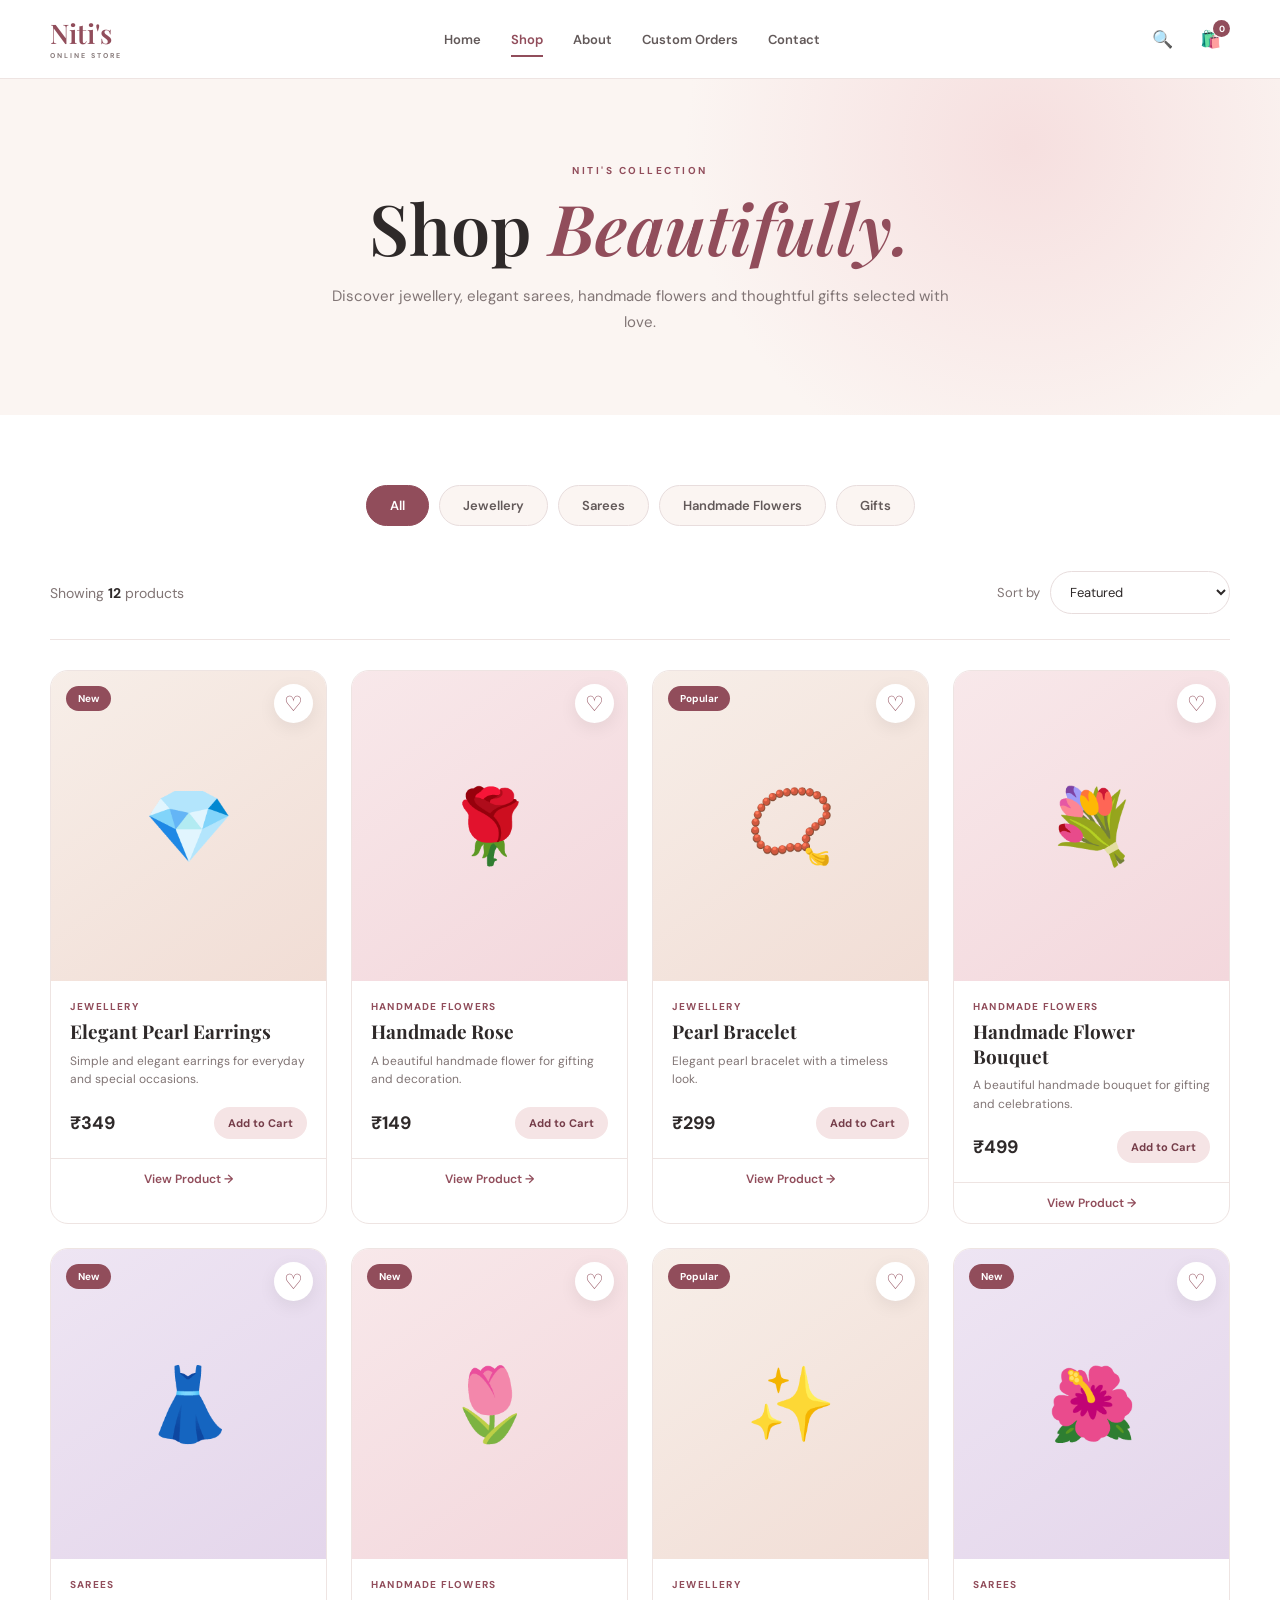
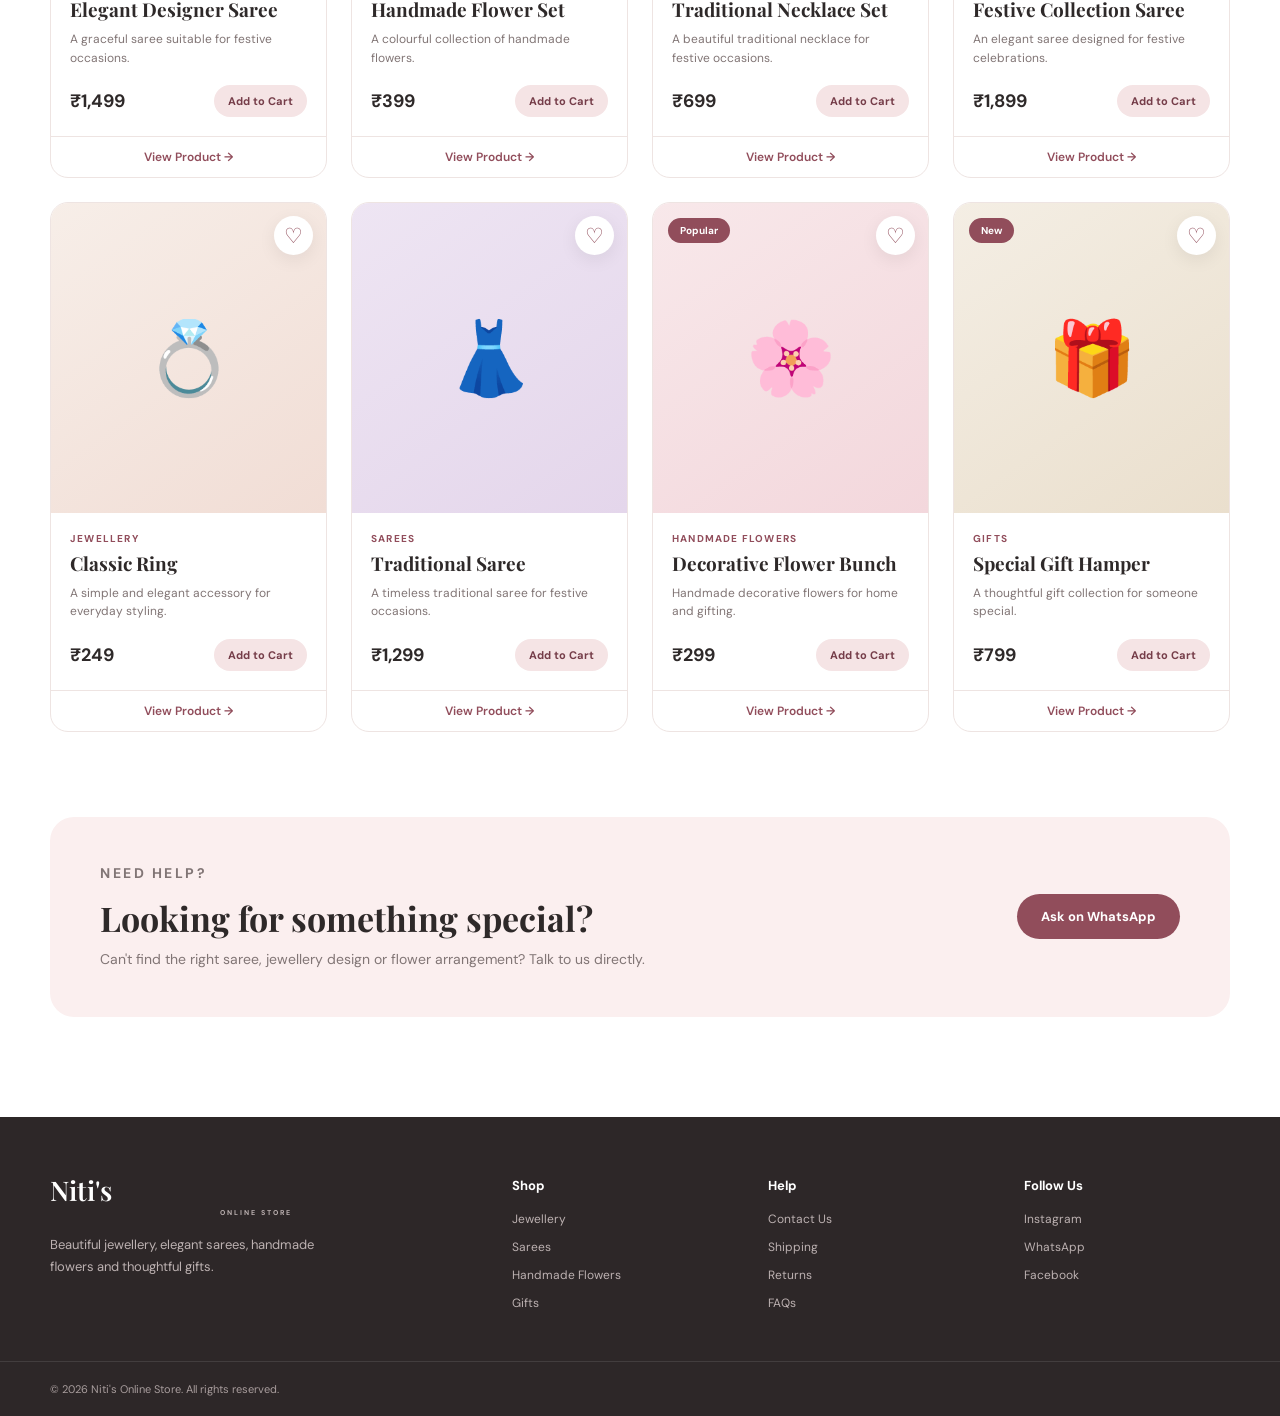
==== commit f0bc5704: "Update shop.html" ====
--- a/shop.html
+++ b/shop.html
@@ -2,254 +2,581 @@
 <html lang="en">
 
 <head>
-
     <meta charset="UTF-8">
-
-    <meta name="viewport"
-          content="width=device-width, initial-scale=1.0">
+    <meta name="viewport" content="width=device-width, initial-scale=1.0">
 
     <title>Shop | Niti's Online Store</title>
 
     <meta name="description"
-          content="Shop beautiful jewellery, sarees, handmade flowers and gifts at Niti's Online Store.">
-
-    <link rel="stylesheet" href="style.css">
-<link rel="stylesheet" href="shop.css">
-
-    <link rel="preconnect"
-          href="https://fonts.googleapis.com">
-
-    <link rel="preconnect"
-          href="https://fonts.gstatic.com"
-          crossorigin>
+        content="Shop jewellery, sarees, handmade flowers and gifts at Niti's Online Store.">
+
+    <link rel="preconnect" href="https://fonts.googleapis.com">
+    <link rel="preconnect" href="https://fonts.gstatic.com" crossorigin>
 
     <link href="https://fonts.googleapis.com/css2?family=DM+Sans:wght@400;500;600;700&family=Playfair+Display:wght@500;600;700&display=swap"
-          rel="stylesheet">
+        rel="stylesheet">
+
 
     <style>
 
-        /* =========================================
-           SHOP PAGE
-        ========================================= */
+        /* =====================================================
+           GLOBAL
+        ===================================================== */
+
+        * {
+            box-sizing: border-box;
+            margin: 0;
+            padding: 0;
+        }
+
+        html {
+            scroll-behavior: smooth;
+        }
+
+        body {
+            font-family: "DM Sans", sans-serif;
+            color: #2e2929;
+            background: #ffffff;
+        }
+
+        a {
+            color: inherit;
+            text-decoration: none;
+        }
+
+        button,
+        select {
+            font-family: inherit;
+        }
+
+        button {
+            border: none;
+            cursor: pointer;
+        }
+
+        .container {
+            width: min(1180px, calc(100% - 40px));
+            margin: 0 auto;
+        }
+
+
+        /* =====================================================
+           HEADER
+        ===================================================== */
+
+        .header {
+            position: sticky;
+            top: 0;
+            z-index: 1000;
+
+            background: rgba(255, 255, 255, 0.96);
+
+            backdrop-filter: blur(12px);
+
+            border-bottom: 1px solid #eee4e2;
+        }
+
+        .nav {
+            min-height: 78px;
+
+            display: flex;
+            align-items: center;
+            justify-content: space-between;
+
+            gap: 30px;
+        }
+
+        .logo {
+            display: flex;
+            flex-direction: column;
+
+            line-height: 1;
+
+            flex-shrink: 0;
+        }
+
+        .logo span {
+            font-family: "Playfair Display", serif;
+
+            font-size: 27px;
+            font-weight: 600;
+
+            color: #914d5b;
+        }
+
+        .logo small {
+            margin-top: 5px;
+
+            font-size: 7px;
+            font-weight: 700;
+
+            letter-spacing: 2px;
+
+            color: #887b7b;
+
+            text-align: center;
+        }
+
+        .nav-links {
+            display: flex;
+            align-items: center;
+            gap: 30px;
+        }
+
+        .nav-links a {
+            position: relative;
+
+            color: #625959;
+
+            font-size: 13px;
+            font-weight: 600;
+
+            transition: color 0.2s ease;
+        }
+
+        .nav-links a:hover,
+        .nav-links a.active {
+            color: #914d5b;
+        }
+
+        .nav-links a.active::after {
+            content: "";
+
+            position: absolute;
+
+            left: 0;
+            right: 0;
+            bottom: -9px;
+
+            height: 2px;
+
+            background: #914d5b;
+        }
+
+        .nav-actions {
+            display: flex;
+            align-items: center;
+            gap: 8px;
+        }
+
+        .icon-btn {
+            position: relative;
+
+            width: 40px;
+            height: 40px;
+
+            display: flex;
+            align-items: center;
+            justify-content: center;
+
+            background: transparent;
+
+            border-radius: 50%;
+
+            font-size: 17px;
+
+            transition: background 0.2s ease;
+        }
+
+        .icon-btn:hover {
+            background: #f8eeee;
+        }
+
+        .cart-count {
+            position: absolute;
+
+            top: 1px;
+            right: 0;
+
+            min-width: 17px;
+            height: 17px;
+
+            padding: 0 4px;
+
+            display: flex;
+            align-items: center;
+            justify-content: center;
+
+            border-radius: 50%;
+
+            background: #914d5b;
+            color: white;
+
+            font-size: 9px;
+            font-weight: 700;
+        }
+
+        .menu-btn {
+            display: none;
+
+            width: 40px;
+            height: 40px;
+
+            background: transparent;
+
+            font-size: 22px;
+        }
+
+
+        /* =====================================================
+           HERO
+        ===================================================== */
 
         .shop-hero {
-            padding: 75px 0 65px;
+            padding: 85px 0 80px;
+
             background:
                 radial-gradient(
                     circle at 80% 20%,
-                    #f7e3df 0,
-                    transparent 30%
+                    #f6dfdf 0,
+                    transparent 32%
                 ),
-                var(--cream);
+                #fbf5f2;
+        }
+
+        .shop-hero-content {
             text-align: center;
+        }
+
+        .eyebrow {
+            margin-bottom: 12px;
+
+            color: #914d5b;
+
+            font-size: 10px;
+            font-weight: 700;
+
+            letter-spacing: 2.5px;
         }
 
         .shop-hero h1 {
             font-family: "Playfair Display", serif;
-            font-size: clamp(45px, 5vw, 65px);
+
+            font-size: clamp(48px, 6vw, 70px);
+
             line-height: 1.1;
-            margin-bottom: 15px;
+
+            font-weight: 600;
+
+            margin-bottom: 18px;
         }
 
         .shop-hero h1 span {
-            color: var(--primary);
+            color: #914d5b;
             font-style: italic;
         }
 
-        .shop-hero p {
-            max-width: 600px;
+        .shop-hero-description {
+            max-width: 650px;
+
             margin: auto;
-            color: var(--text-light);
-        }
-
-
-        /* =========================================
-           SHOP SECTION
-        ========================================= */
+
+            color: #817575;
+
+            font-size: 15px;
+            line-height: 1.7;
+        }
+
+
+        /* =====================================================
+           SHOP
+        ===================================================== */
 
         .shop-section {
             padding: 70px 0 100px;
-            background: white;
-        }
-
-
-        /* =========================================
-           SHOP TOP BAR
-        ========================================= */
-
-        .shop-topbar {
-            display: flex;
-            justify-content: space-between;
-            align-items: center;
-            gap: 20px;
-            margin-bottom: 35px;
-        }
-
-        .product-count {
-            color: var(--text-light);
-            font-size: 14px;
-        }
-
-        .sort-box {
-            display: flex;
-            align-items: center;
-            gap: 10px;
-        }
-
-        .sort-box label {
-            font-size: 13px;
-            color: var(--text-light);
-        }
-
-        .sort-box select {
-            padding: 10px 35px 10px 14px;
-            border: 1px solid var(--border);
-            border-radius: 25px;
-            background: white;
-            color: var(--dark);
-            font-family: inherit;
-            cursor: pointer;
-            outline: none;
-        }
-
-
-        /* =========================================
-           CATEGORY FILTERS
-        ========================================= */
+        }
+
+
+        /* =====================================================
+           FILTERS
+        ===================================================== */
 
         .category-filters {
             display: flex;
             justify-content: center;
+            flex-wrap: wrap;
+
             gap: 10px;
-            flex-wrap: wrap;
-            margin-bottom: 50px;
+
+            margin-bottom: 45px;
         }
 
         .filter-btn {
-            padding: 10px 22px;
-            border-radius: 30px;
-            background: var(--cream);
-            border: 1px solid var(--border);
-            color: #5d5353;
+            padding: 11px 23px;
+
+            border: 1px solid #e8dddd;
+
+            border-radius: 50px;
+
+            background: #fbf5f2;
+
+            color: #625959;
+
             font-size: 13px;
             font-weight: 600;
-            transition: 0.25s ease;
-        }
-
-        .filter-btn:hover,
+
+            transition: all 0.25s ease;
+        }
+
+        .filter-btn:hover {
+            border-color: #914d5b;
+
+            color: #914d5b;
+        }
+
         .filter-btn.active {
-            background: var(--primary);
+            background: #914d5b;
+
+            border-color: #914d5b;
+
             color: white;
-            border-color: var(--primary);
-        }
-
-
-        /* =========================================
-           SHOP PRODUCT GRID
-        ========================================= */
+        }
+
+
+        /* =====================================================
+           TOOLBAR
+        ===================================================== */
+
+        .shop-toolbar {
+            display: flex;
+            align-items: center;
+            justify-content: space-between;
+
+            padding-bottom: 25px;
+            margin-bottom: 30px;
+
+            border-bottom: 1px solid #eee4e2;
+        }
+
+        .product-count {
+            color: #817575;
+
+            font-size: 14px;
+        }
+
+        .product-count strong {
+            color: #2e2929;
+        }
+
+        .sort-wrapper {
+            display: flex;
+            align-items: center;
+
+            gap: 10px;
+        }
+
+        .sort-wrapper label {
+            color: #817575;
+
+            font-size: 13px;
+        }
+
+        .sort-wrapper select {
+            min-width: 180px;
+
+            padding: 11px 15px;
+
+            border: 1px solid #e8dddd;
+
+            border-radius: 30px;
+
+            background: white;
+
+            color: #2e2929;
+
+            font-size: 13px;
+
+            outline: none;
+
+            cursor: pointer;
+        }
+
+        .sort-wrapper select:focus {
+            border-color: #914d5b;
+        }
+
+
+        /* =====================================================
+           PRODUCT GRID
+        ===================================================== */
 
         .shop-product-grid {
             display: grid;
-            grid-template-columns: repeat(4, 1fr);
-            gap: 25px;
-        }
+
+            grid-template-columns:
+                repeat(4, minmax(0, 1fr));
+
+            gap: 24px;
+        }
+
+
+        /* =====================================================
+           PRODUCT CARD
+        ===================================================== */
 
         .shop-product-card {
             background: white;
-            border: 1px solid var(--border);
+
+            border: 1px solid #eee4e2;
+
             border-radius: 18px;
+
             overflow: hidden;
-            transition: 0.3s ease;
+
+            transition:
+                transform 0.3s ease,
+                box-shadow 0.3s ease;
         }
 
         .shop-product-card:hover {
             transform: translateY(-6px);
+
             box-shadow:
-                0 20px 45px
+                0 18px 45px
                 rgba(80, 40, 40, 0.09);
         }
 
 
-        /* =========================================
+        /* =====================================================
            PRODUCT IMAGE
-        ========================================= */
+        ===================================================== */
 
         .shop-product-image {
-            height: 330px;
-            background: #f5e8e4;
+            height: 310px;
+
             position: relative;
 
             display: flex;
             align-items: center;
             justify-content: center;
 
-            font-size: 70px;
+            overflow: hidden;
+        }
+
+        .shop-product-image.jewellery {
+            background:
+                linear-gradient(
+                    145deg,
+                    #f7eee8,
+                    #f1ddd5
+                );
+        }
+
+        .shop-product-image.flowers {
+            background:
+                linear-gradient(
+                    145deg,
+                    #f8e8ea,
+                    #f3d7dc
+                );
         }
 
         .shop-product-image.saree {
-            background: #eee5f3;
-        }
-
-        .shop-product-image.jewellery {
-            background: #f7eee8;
-        }
-
-        .shop-product-image.flowers {
-            background: #f8e8ea;
+            background:
+                linear-gradient(
+                    145deg,
+                    #eee5f3,
+                    #e4d6eb
+                );
         }
 
         .shop-product-image.gift {
-            background: #f4eee4;
-        }
-
-        .shop-product-badge {
+            background:
+                linear-gradient(
+                    145deg,
+                    #f4eee4,
+                    #eadfcd
+                );
+        }
+
+        .product-placeholder {
+            font-size: 72px;
+
+            transition: transform 0.3s ease;
+        }
+
+        .shop-product-card:hover
+        .product-placeholder {
+            transform: scale(1.08);
+        }
+
+
+        /* =====================================================
+           BADGE
+        ===================================================== */
+
+        .product-badge {
             position: absolute;
+
             top: 15px;
             left: 15px;
 
-            background: var(--primary);
+            padding: 6px 12px;
+
+            border-radius: 30px;
+
+            background: #914d5b;
+
             color: white;
 
-            padding: 6px 12px;
-
-            border-radius: 20px;
-
             font-size: 10px;
-            font-weight: 600;
-        }
+            font-weight: 700;
+        }
+
+
+        /* =====================================================
+           WISHLIST
+        ===================================================== */
 
         .shop-wishlist {
             position: absolute;
+
             top: 13px;
             right: 13px;
 
-            width: 38px;
-            height: 38px;
+            width: 39px;
+            height: 39px;
+
+            display: flex;
+            align-items: center;
+            justify-content: center;
 
             border-radius: 50%;
 
             background: white;
 
-            color: var(--primary);
+            color: #914d5b;
 
             font-size: 21px;
 
             box-shadow:
-                0 5px 15px
-                rgba(0, 0, 0, 0.06);
-        }
-
-
-        /* =========================================
-           PRODUCT INFORMATION
-        ========================================= */
+                0 5px 18px
+                rgba(0, 0, 0, 0.07);
+
+            transition: 0.2s;
+        }
+
+        .shop-wishlist:hover {
+            background: #914d5b;
+
+            color: white;
+
+            transform: scale(1.05);
+        }
+
+
+        /* =====================================================
+           PRODUCT INFO
+        ===================================================== */
 
         .shop-product-info {
-            padding: 20px;
+            padding: 19px;
         }
 
         .shop-product-category {
-            color: var(--primary);
+            margin-bottom: 6px;
+
+            color: #914d5b;
 
             font-size: 10px;
 
@@ -258,174 +585,363 @@
             letter-spacing: 1.2px;
 
             text-transform: uppercase;
-
-            margin-bottom: 6px;
         }
 
         .shop-product-info h3 {
             font-family: "Playfair Display", serif;
 
-            font-size: 20px;
-
-            line-height: 1.25;
+            font-size: 19px;
+
+            line-height: 1.3;
 
             margin-bottom: 8px;
         }
 
         .shop-product-description {
-            color: var(--text-light);
+            min-height: 38px;
+
+            margin-bottom: 17px;
+
+            color: #817575;
 
             font-size: 12px;
 
-            margin-bottom: 15px;
-        }
+            line-height: 1.55;
+        }
+
+
+        /* =====================================================
+           PRICE
+        ===================================================== */
 
         .shop-product-bottom {
             display: flex;
-
             align-items: center;
-
             justify-content: space-between;
 
             gap: 10px;
         }
 
-        .shop-product-price {
+        .shop-product-bottom strong {
             font-size: 18px;
 
+            white-space: nowrap;
+        }
+
+        .shop-add-cart {
+            padding: 9px 14px;
+
+            border-radius: 30px;
+
+            background: #f5e4e5;
+
+            color: #753d49;
+
+            font-size: 11px;
             font-weight: 700;
-        }
-
-        .shop-add-cart {
-            padding: 9px 15px;
-
-            border-radius: 25px;
-
-            background: var(--soft-pink);
-
-            color: var(--primary-dark);
-
-            font-size: 12px;
-
-            font-weight: 700;
+
+            white-space: nowrap;
 
             transition: 0.2s;
         }
 
         .shop-add-cart:hover {
-            background: var(--primary);
+            background: #914d5b;
 
             color: white;
         }
 
 
-        /* =========================================
-           VIEW PRODUCT BUTTON
-        ========================================= */
+        /* =====================================================
+           VIEW PRODUCT
+        ===================================================== */
 
         .view-product {
             display: block;
 
+            padding: 12px;
+
+            border-top: 1px solid #eee4e2;
+
             text-align: center;
 
-            border-top: 1px solid var(--border);
-
-            padding: 11px;
-
-            color: var(--primary);
+            color: #914d5b;
 
             font-size: 12px;
-
             font-weight: 600;
 
             transition: 0.2s;
         }
 
         .view-product:hover {
-            background: var(--light-pink);
-        }
-
-
-        /* =========================================
-           WHATSAPP CTA
-        ========================================= */
-
-        .shop-whatsapp {
-            margin-top: 80px;
-
-            padding: 45px;
-
-            border-radius: 25px;
-
-            background: var(--light-pink);
-
-            text-align: center;
-        }
-
-        .shop-whatsapp h2 {
+            background: #fbefef;
+        }
+
+
+        /* =====================================================
+           CONTACT BOX
+        ===================================================== */
+
+        .shop-contact-box {
+            margin-top: 85px;
+
+            padding: 45px 50px;
+
+            border-radius: 24px;
+
+            background: #fbefef;
+
+            display: flex;
+            align-items: center;
+            justify-content: space-between;
+
+            gap: 40px;
+        }
+
+        .shop-contact-box h2 {
             font-family: "Playfair Display", serif;
 
-            font-size: 32px;
+            font-size: 34px;
+
+            line-height: 1.2;
 
             margin-bottom: 10px;
         }
 
-        .shop-whatsapp p {
-            color: var(--text-light);
-
-            max-width: 600px;
-
-            margin: 0 auto 22px;
-        }
-
-
-        /* =========================================
+        .shop-contact-box p {
+            max-width: 620px;
+
+            color: #817575;
+
+            font-size: 14px;
+
+            line-height: 1.7;
+        }
+
+        .whatsapp-btn {
+            flex-shrink: 0;
+
+            padding: 14px 24px;
+
+            border-radius: 30px;
+
+            background: #914d5b;
+
+            color: white;
+
+            font-size: 13px;
+
+            font-weight: 700;
+
+            transition: 0.2s;
+        }
+
+        .whatsapp-btn:hover {
+            background: #753d49;
+        }
+
+
+        /* =====================================================
+           FOOTER
+        ===================================================== */
+
+        .footer {
+            background: #2d2728;
+
+            color: white;
+
+            padding-top: 60px;
+        }
+
+        .footer-grid {
+            display: grid;
+
+            grid-template-columns:
+                2fr 1fr 1fr 1fr;
+
+            gap: 50px;
+
+            padding-bottom: 50px;
+        }
+
+        .footer-brand p {
+            max-width: 300px;
+
+            margin-top: 18px;
+
+            color: #bcb1b1;
+
+            font-size: 13px;
+
+            line-height: 1.7;
+        }
+
+        .footer-logo span {
+            color: white;
+        }
+
+        .footer-logo small {
+            color: #bcb1b1;
+        }
+
+        .footer-column {
+            display: flex;
+
+            flex-direction: column;
+
+            gap: 12px;
+        }
+
+        .footer-column h4 {
+            margin-bottom: 5px;
+
+            font-size: 13px;
+        }
+
+        .footer-column a {
+            color: #bcb1b1;
+
+            font-size: 12px;
+
+            transition: 0.2s;
+        }
+
+        .footer-column a:hover {
+            color: white;
+        }
+
+        .footer-bottom {
+            border-top: 1px solid rgba(255,255,255,0.1);
+
+            padding: 20px 0;
+
+            color: #a89d9d;
+
+            font-size: 11px;
+        }
+
+
+        /* =====================================================
            TABLET
-        ========================================= */
-
-        @media (max-width: 1000px) {
+        ===================================================== */
+
+        @media (max-width: 1050px) {
 
             .shop-product-grid {
-                grid-template-columns: repeat(2, 1fr);
-            }
-
-        }
-
-
-        /* =========================================
+                grid-template-columns:
+                    repeat(3, minmax(0, 1fr));
+            }
+
+        }
+
+
+        @media (max-width: 850px) {
+
+            .nav-links {
+                gap: 17px;
+            }
+
+            .shop-product-grid {
+                grid-template-columns:
+                    repeat(2, minmax(0, 1fr));
+
+                gap: 18px;
+            }
+
+            .shop-contact-box {
+                padding: 35px;
+            }
+
+            .footer-grid {
+                grid-template-columns:
+                    repeat(2, 1fr);
+            }
+
+        }
+
+
+        /* =====================================================
            MOBILE
-        ========================================= */
-
-        @media (max-width: 760px) {
+        ===================================================== */
+
+        @media (max-width: 700px) {
+
+            .container {
+                width: min(100% - 30px, 600px);
+            }
+
+            .nav {
+                min-height: 70px;
+            }
+
+            .nav-links {
+                display: none;
+            }
+
+            .menu-btn {
+                display: block;
+            }
 
             .shop-hero {
-                padding: 55px 0;
+                padding: 60px 0;
+            }
+
+            .shop-hero h1 {
+                font-size: 46px;
             }
 
             .shop-section {
                 padding: 55px 0 75px;
             }
 
-            .shop-topbar {
+            .category-filters {
+                justify-content: flex-start;
+
+                flex-wrap: nowrap;
+
+                overflow-x: auto;
+
+                padding-bottom: 8px;
+
+                scrollbar-width: none;
+            }
+
+            .category-filters::-webkit-scrollbar {
+                display: none;
+            }
+
+            .filter-btn {
+                flex-shrink: 0;
+            }
+
+            .shop-toolbar {
                 flex-direction: column;
-                align-items: stretch;
-            }
-
-            .sort-box {
+
+                align-items: flex-start;
+            }
+
+            .sort-wrapper {
+                width: 100%;
+
                 justify-content: space-between;
             }
 
-            .sort-box select {
+            .sort-wrapper select {
                 flex: 1;
             }
 
             .shop-product-grid {
-                grid-template-columns: 1fr 1fr;
+                grid-template-columns:
+                    repeat(2, minmax(0, 1fr));
+
                 gap: 14px;
             }
 
             .shop-product-image {
-                height: 240px;
+                height: 230px;
+            }
+
+            .product-placeholder {
                 font-size: 55px;
             }
 
@@ -442,24 +958,35 @@
             }
 
             .shop-product-bottom {
+                flex-direction: column;
+
                 align-items: flex-start;
-                flex-direction: column;
             }
 
             .shop-add-cart {
                 width: 100%;
             }
 
-            .shop-whatsapp {
-                padding: 35px 20px;
-            }
-
-        }
-
-
-        /* =========================================
+            .shop-contact-box {
+                flex-direction: column;
+
+                text-align: center;
+
+                padding: 35px 22px;
+            }
+
+            .whatsapp-btn {
+                width: 100%;
+
+                text-align: center;
+            }
+
+        }
+
+
+        /* =====================================================
            SMALL MOBILE
-        ========================================= */
+        ===================================================== */
 
         @media (max-width: 450px) {
 
@@ -468,11 +995,16 @@
             }
 
             .shop-product-image {
-                height: 300px;
+                height: 290px;
+            }
+
+            .product-placeholder {
+                font-size: 65px;
             }
 
             .shop-product-bottom {
                 flex-direction: row;
+
                 align-items: center;
             }
 
@@ -480,21 +1012,23 @@
                 width: auto;
             }
 
+            .footer-grid {
+                grid-template-columns: 1fr;
+            }
+
         }
 
     </style>
 
-    <script src="shop.js"></script>
-
 </head>
 
 
 <body>
 
 
-    <!-- =========================================
+    <!-- =====================================================
          HEADER
-    ========================================= -->
+    ===================================================== -->
 
     <header class="header">
 
@@ -502,13 +1036,9 @@
 
             <a href="index.html" class="logo">
 
-                <span>
-                    Niti's
-                </span>
-
-                <small>
-                    ONLINE STORE
-                </small>
+                <span>Niti's</span>
+
+                <small>ONLINE STORE</small>
 
             </a>
 
@@ -519,7 +1049,7 @@
                     Home
                 </a>
 
-                <a href="shop.html">
+                <a href="shop.html" class="active">
                     Shop
                 </a>
 
@@ -540,36 +1070,22 @@
 
             <div class="nav-actions">
 
-                <button
-                    class="icon-btn"
-                    aria-label="Search">
-
+                <button class="icon-btn">
                     🔍
-
                 </button>
 
-
-                <button
-                    class="icon-btn"
-                    aria-label="Shopping Cart">
-
+                <a href="#" class="icon-btn">
                     🛍️
 
                     <span class="cart-count">
                         0
                     </span>
-
+                </a>
+
+                <button class="menu-btn">
+                    ☰
                 </button>
 
-
-                <button
-                    class="menu-btn"
-                    aria-label="Menu">
-
-                    ☰
-
-                </button>
-
             </div>
 
         </div>
@@ -577,14 +1093,13 @@
     </header>
 
 
-
-    <!-- =========================================
-         SHOP HERO
-    ========================================= -->
+    <!-- =====================================================
+         HERO
+    ===================================================== -->
 
     <section class="shop-hero">
 
-        <div class="container">
+        <div class="container shop-hero-content">
 
             <p class="eyebrow">
                 NITI'S COLLECTION
@@ -594,9 +1109,10 @@
                 Shop <span>Beautifully.</span>
             </h1>
 
-            <p>
-                Explore our collection of jewellery,
-                sarees, handmade flowers and thoughtful gifts.
+            <p class="shop-hero-description">
+                Discover jewellery, elegant sarees,
+                handmade flowers and thoughtful gifts
+                selected with love.
             </p>
 
         </div>
@@ -604,73 +1120,78 @@
     </section>
 
 
-
-    <!-- =========================================
+    <!-- =====================================================
          SHOP
-    ========================================= -->
+    ===================================================== -->
 
     <main class="shop-section">
 
         <div class="container">
 
 
-            <!-- CATEGORY FILTERS -->
+            <!-- FILTERS -->
 
             <div class="category-filters">
 
-                <button class="filter-btn active">
+                <button class="filter-btn active"
+                    data-category="All">
                     All
                 </button>
 
-                <button class="filter-btn">
+                <button class="filter-btn"
+                    data-category="Jewellery">
                     Jewellery
                 </button>
 
-                <button class="filter-btn">
+                <button class="filter-btn"
+                    data-category="Sarees">
                     Sarees
                 </button>
 
-                <button class="filter-btn">
+                <button class="filter-btn"
+                    data-category="Handmade Flowers">
                     Handmade Flowers
                 </button>
 
-                <button class="filter-btn">
+                <button class="filter-btn"
+                    data-category="Gifts">
                     Gifts
                 </button>
 
             </div>
 
 
-            <!-- TOP BAR -->
-
-            <div class="shop-topbar">
+            <!-- TOOLBAR -->
+
+            <div class="shop-toolbar">
 
                 <p class="product-count">
-                    Showing 12 products
+                    Showing
+                    <strong>12</strong>
+                    products
                 </p>
 
-
-                <div class="sort-box">
+                <div class="sort-wrapper">
 
                     <label for="sort">
-                        Sort by:
+                        Sort by
                     </label>
 
                     <select id="sort">
 
-                        <option>
+                        <option value="featured">
                             Featured
                         </option>
 
-                        <option>
+                        <option value="low">
                             Price: Low to High
                         </option>
 
-                        <option>
+                        <option value="high">
                             Price: High to Low
                         </option>
 
-                        <option>
+                        <option value="new">
                             Newest
                         </option>
 
@@ -681,25 +1202,27 @@
             </div>
 
 
-
-            <!-- =========================================
+            <!-- =================================================
                  PRODUCTS
-            ========================================= -->
+            ================================================= -->
 
             <div class="shop-product-grid">
 
 
-                <!-- PRODUCT 1 -->
-
-                <article class="shop-product-card">
+                <!-- 1 -->
+
+                <article class="shop-product-card"
+                    data-category="Jewellery"
+                    data-price="349"
+                    data-new="true">
 
                     <div class="shop-product-image jewellery">
 
-                        <span>
+                        <span class="product-placeholder">
                             💎
                         </span>
 
-                        <span class="shop-product-badge">
+                        <span class="product-badge">
                             New
                         </span>
 
@@ -726,7 +1249,7 @@
 
                         <div class="shop-product-bottom">
 
-                            <strong class="shop-product-price">
+                            <strong>
                                 ₹349
                             </strong>
 
@@ -738,21 +1261,24 @@
 
                     </div>
 
-                    <a href="#" class="view-product">
+                    <a href="product.html?product=elegant-pearl-earrings"
+                        class="view-product">
                         View Product →
                     </a>
 
                 </article>
 
 
-
-                <!-- PRODUCT 2 -->
-
-                <article class="shop-product-card">
+                <!-- 2 -->
+
+                <article class="shop-product-card"
+                    data-category="Handmade Flowers"
+                    data-price="149"
+                    data-new="false">
 
                     <div class="shop-product-image flowers">
 
-                        <span>
+                        <span class="product-placeholder">
                             🌹
                         </span>
 
@@ -774,12 +1300,12 @@
 
                         <p class="shop-product-description">
                             A beautiful handmade flower
-                            that lasts for a long time.
+                            for gifting and decoration.
                         </p>
 
                         <div class="shop-product-bottom">
 
-                            <strong class="shop-product-price">
+                            <strong>
                                 ₹149
                             </strong>
 
@@ -791,25 +1317,28 @@
 
                     </div>
 
-                    <a href="#" class="view-product">
+                    <a href="product.html?product=handmade-rose"
+                        class="view-product">
                         View Product →
                     </a>
 
                 </article>
 
 
-
-                <!-- PRODUCT 3 -->
-
-                <article class="shop-product-card">
+                <!-- 3 -->
+
+                <article class="shop-product-card"
+                    data-category="Jewellery"
+                    data-price="299"
+                    data-new="false">
 
                     <div class="shop-product-image jewellery">
 
-                        <span>
+                        <span class="product-placeholder">
                             📿
                         </span>
 
-                        <span class="shop-product-badge">
+                        <span class="product-badge">
                             Popular
                         </span>
 
@@ -836,7 +1365,7 @@
 
                         <div class="shop-product-bottom">
 
-                            <strong class="shop-product-price">
+                            <strong>
                                 ₹299
                             </strong>
 
@@ -848,21 +1377,24 @@
 
                     </div>
 
-                    <a href="#" class="view-product">
+                    <a href="product.html?product=pearl-bracelet"
+                        class="view-product">
                         View Product →
                     </a>
 
                 </article>
 
 
-
-                <!-- PRODUCT 4 -->
-
-                <article class="shop-product-card">
+                <!-- 4 -->
+
+                <article class="shop-product-card"
+                    data-category="Handmade Flowers"
+                    data-price="499"
+                    data-new="false">
 
                     <div class="shop-product-image flowers">
 
-                        <span>
+                        <span class="product-placeholder">
                             💐
                         </span>
 
@@ -889,7 +1421,7 @@
 
                         <div class="shop-product-bottom">
 
-                            <strong class="shop-product-price">
+                            <strong>
                                 ₹499
                             </strong>
 
@@ -901,25 +1433,28 @@
 
                     </div>
 
-                    <a href="#" class="view-product">
+                    <a href="product.html?product=handmade-flower-bouquet"
+                        class="view-product">
                         View Product →
                     </a>
 
                 </article>
 
 
-
-                <!-- PRODUCT 5 -->
-
-                <article class="shop-product-card">
+                <!-- 5 -->
+
+                <article class="shop-product-card"
+                    data-category="Sarees"
+                    data-price="1499"
+                    data-new="true">
 
                     <div class="shop-product-image saree">
 
-                        <span>
+                        <span class="product-placeholder">
                             👗
                         </span>
 
-                        <span class="shop-product-badge">
+                        <span class="product-badge">
                             New
                         </span>
 
@@ -940,13 +1475,13 @@
                         </h3>
 
                         <p class="shop-product-description">
-                            A graceful saree suitable for
-                            festive and special occasions.
+                            A graceful saree suitable
+                            for festive occasions.
                         </p>
 
                         <div class="shop-product-bottom">
 
-                            <strong class="shop-product-price">
+                            <strong>
                                 ₹1,499
                             </strong>
 
@@ -958,22 +1493,29 @@
 
                     </div>
 
-                    <a href="#" class="view-product">
+                    <a href="product.html?product=elegant-designer-saree"
+                        class="view-product">
                         View Product →
                     </a>
 
                 </article>
 
 
-
-                <!-- PRODUCT 6 -->
-
-                <article class="shop-product-card">
+                <!-- 6 -->
+
+                <article class="shop-product-card"
+                    data-category="Handmade Flowers"
+                    data-price="399"
+                    data-new="true">
 
                     <div class="shop-product-image flowers">
 
-                        <span>
+                        <span class="product-placeholder">
                             🌷
+                        </span>
+
+                        <span class="product-badge">
+                            New
                         </span>
 
                         <button class="shop-wishlist">
@@ -993,13 +1535,13 @@
                         </h3>
 
                         <p class="shop-product-description">
-                            A colourful collection of
-                            handmade flowers.
+                            A colourful collection
+                            of handmade flowers.
                         </p>
 
                         <div class="shop-product-bottom">
 
-                            <strong class="shop-product-price">
+                            <strong>
                                 ₹399
                             </strong>
 
@@ -1011,22 +1553,29 @@
 
                     </div>
 
-                    <a href="#" class="view-product">
+                    <a href="product.html?product=handmade-flower-set"
+                        class="view-product">
                         View Product →
                     </a>
 
                 </article>
 
 
-
-                <!-- PRODUCT 7 -->
-
-                <article class="shop-product-card">
+                <!-- 7 -->
+
+                <article class="shop-product-card"
+                    data-category="Jewellery"
+                    data-price="699"
+                    data-new="false">
 
                     <div class="shop-product-image jewellery">
 
-                        <span>
+                        <span class="product-placeholder">
                             ✨
+                        </span>
+
+                        <span class="product-badge">
+                            Popular
                         </span>
 
                         <button class="shop-wishlist">
@@ -1047,12 +1596,12 @@
 
                         <p class="shop-product-description">
                             A beautiful traditional necklace
-                            set for festive occasions.
+                            for festive occasions.
                         </p>
 
                         <div class="shop-product-bottom">
 
-                            <strong class="shop-product-price">
+                            <strong>
                                 ₹699
                             </strong>
 
@@ -1064,22 +1613,29 @@
 
                     </div>
 
-                    <a href="#" class="view-product">
+                    <a href="product.html?product=traditional-necklace-set"
+                        class="view-product">
                         View Product →
                     </a>
 
                 </article>
 
 
-
-                <!-- PRODUCT 8 -->
-
-                <article class="shop-product-card">
+                <!-- 8 -->
+
+                <article class="shop-product-card"
+                    data-category="Sarees"
+                    data-price="1899"
+                    data-new="true">
 
                     <div class="shop-product-image saree">
 
-                        <span>
+                        <span class="product-placeholder">
                             🌺
+                        </span>
+
+                        <span class="product-badge">
+                            New
                         </span>
 
                         <button class="shop-wishlist">
@@ -1099,13 +1655,13 @@
                         </h3>
 
                         <p class="shop-product-description">
-                            An elegant saree designed for
-                            festive celebrations.
+                            An elegant saree designed
+                            for festive celebrations.
                         </p>
 
                         <div class="shop-product-bottom">
 
-                            <strong class="shop-product-price">
+                            <strong>
                                 ₹1,899
                             </strong>
 
@@ -1117,21 +1673,24 @@
 
                     </div>
 
-                    <a href="#" class="view-product">
+                    <a href="product.html?product=festive-collection-saree"
+                        class="view-product">
                         View Product →
                     </a>
 
                 </article>
 
 
-
-                <!-- PRODUCT 9 -->
-
-                <article class="shop-product-card">
+                <!-- 9 -->
+
+                <article class="shop-product-card"
+                    data-category="Jewellery"
+                    data-price="249"
+                    data-new="false">
 
                     <div class="shop-product-image jewellery">
 
-                        <span>
+                        <span class="product-placeholder">
                             💍
                         </span>
 
@@ -1158,7 +1717,7 @@
 
                         <div class="shop-product-bottom">
 
-                            <strong class="shop-product-price">
+                            <strong>
                                 ₹249
                             </strong>
 
@@ -1170,21 +1729,24 @@
 
                     </div>
 
-                    <a href="#" class="view-product">
+                    <a href="product.html?product=classic-ring"
+                        class="view-product">
                         View Product →
                     </a>
 
                 </article>
 
 
-
-                <!-- PRODUCT 10 -->
-
-                <article class="shop-product-card">
+                <!-- 10 -->
+
+                <article class="shop-product-card"
+                    data-category="Sarees"
+                    data-price="1299"
+                    data-new="false">
 
                     <div class="shop-product-image saree">
 
-                        <span>
+                        <span class="product-placeholder">
                             👗
                         </span>
 
@@ -1211,7 +1773,7 @@
 
                         <div class="shop-product-bottom">
 
-                            <strong class="shop-product-price">
+                            <strong>
                                 ₹1,299
                             </strong>
 
@@ -1223,25 +1785,28 @@
 
                     </div>
 
-                    <a href="#" class="view-product">
+                    <a href="product.html?product=traditional-saree"
+                        class="view-product">
                         View Product →
                     </a>
 
                 </article>
 
 
-
-                <!-- PRODUCT 11 -->
-
-                <article class="shop-product-card">
+                <!-- 11 -->
+
+                <article class="shop-product-card"
+                    data-category="Handmade Flowers"
+                    data-price="299"
+                    data-new="false">
 
                     <div class="shop-product-image flowers">
 
-                        <span>
+                        <span class="product-placeholder">
                             🌸
                         </span>
 
-                        <span class="shop-product-badge">
+                        <span class="product-badge">
                             Popular
                         </span>
 
@@ -1268,7 +1833,7 @@
 
                         <div class="shop-product-bottom">
 
-                            <strong class="shop-product-price">
+                            <strong>
                                 ₹299
                             </strong>
 
@@ -1280,22 +1845,29 @@
 
                     </div>
 
-                    <a href="#" class="view-product">
+                    <a href="product.html?product=decorative-flower-bunch"
+                        class="view-product">
                         View Product →
                     </a>
 
                 </article>
 
 
-
-                <!-- PRODUCT 12 -->
-
-                <article class="shop-product-card">
+                <!-- 12 -->
+
+                <article class="shop-product-card"
+                    data-category="Gifts"
+                    data-price="799"
+                    data-new="true">
 
                     <div class="shop-product-image gift">
 
-                        <span>
+                        <span class="product-placeholder">
                             🎁
+                        </span>
+
+                        <span class="product-badge">
+                            New
                         </span>
 
                         <button class="shop-wishlist">
@@ -1321,7 +1893,7 @@
 
                         <div class="shop-product-bottom">
 
-                            <strong class="shop-product-price">
+                            <strong>
                                 ₹799
                             </strong>
 
@@ -1333,56 +1905,67 @@
 
                     </div>
 
-                    <a href="#" class="view-product">
+                    <a href="product.html?product=special-gift-hamper"
+                        class="view-product">
                         View Product →
                     </a>
 
                 </article>
 
+
             </div>
 
 
-
-            <!-- =========================================
-                 WHATSAPP CTA
-            ========================================= -->
-
-            <div class="shop-whatsapp">
-
-                <h2>
-                    Can't find what you're looking for?
-                </h2>
-
-                <p>
-                    Looking for a particular saree, jewellery
-                    design or custom flower arrangement?
-                    Contact us and we'll be happy to help.
-                </p>
-
-                <a href="#" class="btn btn-primary">
-                    Ask Us on WhatsApp
+            <!-- =================================================
+                 CONTACT BOX
+            ================================================= -->
+
+            <section class="shop-contact-box">
+
+                <div>
+
+                    <p class="eyebrow">
+                        NEED HELP?
+                    </p>
+
+                    <h2>
+                        Looking for something special?
+                    </h2>
+
+                    <p>
+                        Can't find the right saree, jewellery
+                        design or flower arrangement?
+                        Talk to us directly.
+                    </p>
+
+                </div>
+
+                <a href="#"
+                    class="whatsapp-btn">
+
+                    Ask on WhatsApp
+
                 </a>
 
-            </div>
+            </section>
 
         </div>
 
     </main>
 
 
-
-    <!-- =========================================
+    <!-- =====================================================
          FOOTER
-    ========================================= -->
+    ===================================================== -->
 
     <footer class="footer">
 
         <div class="container footer-grid">
 
-
             <div class="footer-brand">
 
-                <a href="index.html" class="logo footer-logo">
+                <a href="index.html"
+                    class="logo footer-logo">
 
                     <span>
                         Niti's
@@ -1408,19 +1991,19 @@
                     Shop
                 </h4>
 
-                <a href="#">
+                <a href="shop.html">
                     Jewellery
                 </a>
 
-                <a href="#">
+                <a href="shop.html">
                     Sarees
                 </a>
 
-                <a href="#">
+                <a href="shop.html">
                     Handmade Flowers
                 </a>
 
-                <a href="#">
+                <a href="shop.html">
                     Gifts
                 </a>
 
@@ -1491,6 +2074,322 @@
     </footer>
 
 
+    <!-- =====================================================
+         JAVASCRIPT
+    ===================================================== -->
+
+    <script>
+
+        document.addEventListener(
+            "DOMContentLoaded",
+            function () {
+
+                const filterButtons =
+                    document.querySelectorAll(
+                        ".filter-btn"
+                    );
+
+                const productGrid =
+                    document.querySelector(
+                        ".shop-product-grid"
+                    );
+
+                const products =
+                    Array.from(
+                        document.querySelectorAll(
+                            ".shop-product-card"
+                        )
+                    );
+
+                const productCount =
+                    document.querySelector(
+                        ".product-count strong"
+                    );
+
+                const sortSelect =
+                    document.querySelector(
+                        "#sort"
+                    );
+
+
+                let currentCategory = "All";
+
+
+                /* =========================================
+                   FILTER + SORT
+                ========================================= */
+
+                function updateProducts() {
+
+                    let visibleProducts =
+                        products.filter(
+                            function (product) {
+
+                                if (
+                                    currentCategory ===
+                                    "All"
+                                ) {
+                                    return true;
+                                }
+
+                                return (
+                                    product.dataset.category
+                                        .toLowerCase() ===
+                                    currentCategory
+                                        .toLowerCase()
+                                );
+
+                            }
+                        );
+
+
+                    /* SORT */
+
+                    if (
+                        sortSelect.value ===
+                        "low"
+                    ) {
+
+                        visibleProducts.sort(
+                            function (a, b) {
+
+                                return (
+                                    Number(
+                                        a.dataset.price
+                                    ) -
+                                    Number(
+                                        b.dataset.price
+                                    )
+                                );
+
+                            }
+                        );
+
+                    }
+
+
+                    else if (
+                        sortSelect.value ===
+                        "high"
+                    ) {
+
+                        visibleProducts.sort(
+                            function (a, b) {
+
+                                return (
+                                    Number(
+                                        b.dataset.price
+                                    ) -
+                                    Number(
+                                        a.dataset.price
+                                    )
+                                );
+
+                            }
+                        );
+
+                    }
+
+
+                    else if (
+                        sortSelect.value ===
+                        "new"
+                    ) {
+
+                        visibleProducts.sort(
+                            function (a, b) {
+
+                                return (
+                                    Number(
+                                        b.dataset.new ===
+                                        "true"
+                                    ) -
+                                    Number(
+                                        a.dataset.new ===
+                                        "true"
+                                    )
+                                );
+
+                            }
+                        );
+
+                    }
+
+
+                    /* HIDE EVERYTHING */
+
+                    products.forEach(
+                        function (product) {
+
+                            product.style.display =
+                                "none";
+
+                        }
+                    );
+
+
+                    /* SHOW MATCHING PRODUCTS */
+
+                    visibleProducts.forEach(
+                        function (product) {
+
+                            product.style.display =
+                                "";
+
+                            productGrid.appendChild(
+                                product
+                            );
+
+                        }
+                    );
+
+
+                    /* UPDATE COUNT */
+
+                    productCount.textContent =
+                        visibleProducts.length;
+
+                }
+
+
+                /* =========================================
+                   CATEGORY BUTTONS
+                ========================================= */
+
+                filterButtons.forEach(
+                    function (button) {
+
+                        button.addEventListener(
+                            "click",
+                            function () {
+
+                                currentCategory =
+                                    button.dataset.category;
+
+
+                                filterButtons.forEach(
+                                    function (btn) {
+
+                                        btn.classList.remove(
+                                            "active"
+                                        );
+
+                                    }
+                                );
+
+
+                                button.classList.add(
+                                    "active"
+                                );
+
+
+                                updateProducts();
+
+                            }
+                        );
+
+                    }
+                );
+
+
+                /* =========================================
+                   SORT
+                ========================================= */
+
+                sortSelect.addEventListener(
+                    "change",
+                    updateProducts
+                );
+
+
+                /* =========================================
+                   WISHLIST
+                ========================================= */
+
+                document
+                    .querySelectorAll(
+                        ".shop-wishlist"
+                    )
+                    .forEach(
+                        function (button) {
+
+                            button.addEventListener(
+                                "click",
+                                function (event) {
+
+                                    event.preventDefault();
+
+                                    event.stopPropagation();
+
+
+                                    button.classList.toggle(
+                                        "liked"
+                                    );
+
+
+                                    button.textContent =
+                                        button.classList.contains(
+                                            "liked"
+                                        )
+                                            ? "♥"
+                                            : "♡";
+
+                                }
+                            );
+
+                        }
+                    );
+
+
+                /* =========================================
+                   ADD TO CART - TEMPORARY
+                ========================================= */
+
+                document
+                    .querySelectorAll(
+                        ".shop-add-cart"
+                    )
+                    .forEach(
+                        function (button) {
+
+                            button.addEventListener(
+                                "click",
+                                function () {
+
+                                    const card =
+                                        button.closest(
+                                            ".shop-product-card"
+                                        );
+
+                                    const name =
+                                        card.querySelector(
+                                            "h3"
+                                        ).textContent.trim();
+
+
+                                    alert(
+                                        name +
+                                        " added to cart!"
+                                    );
+
+                                }
+                            );
+
+                        }
+                    );
+
+
+                /* =========================================
+                   INITIAL LOAD
+                ========================================= */
+
+                updateProducts();
+
+            }
+        );
+
+    </script>
+
 </body>
 
 </html>
